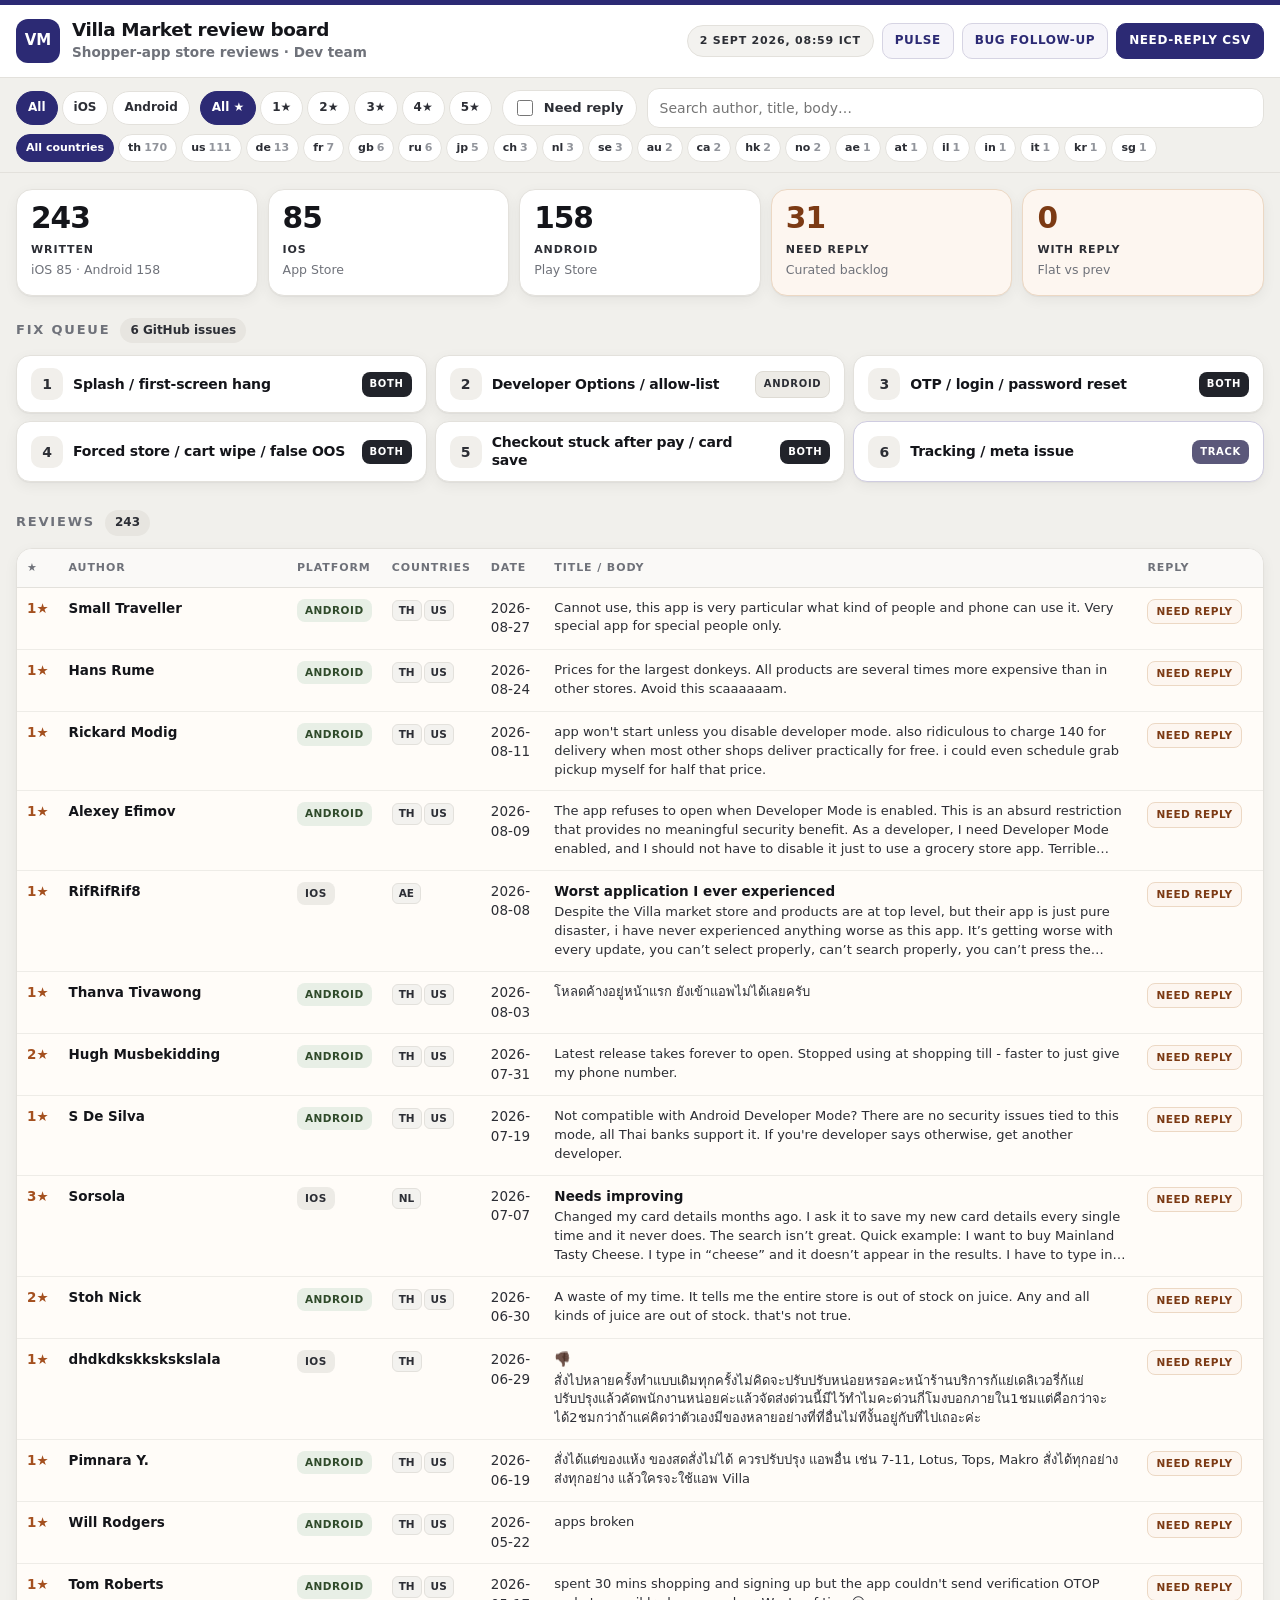
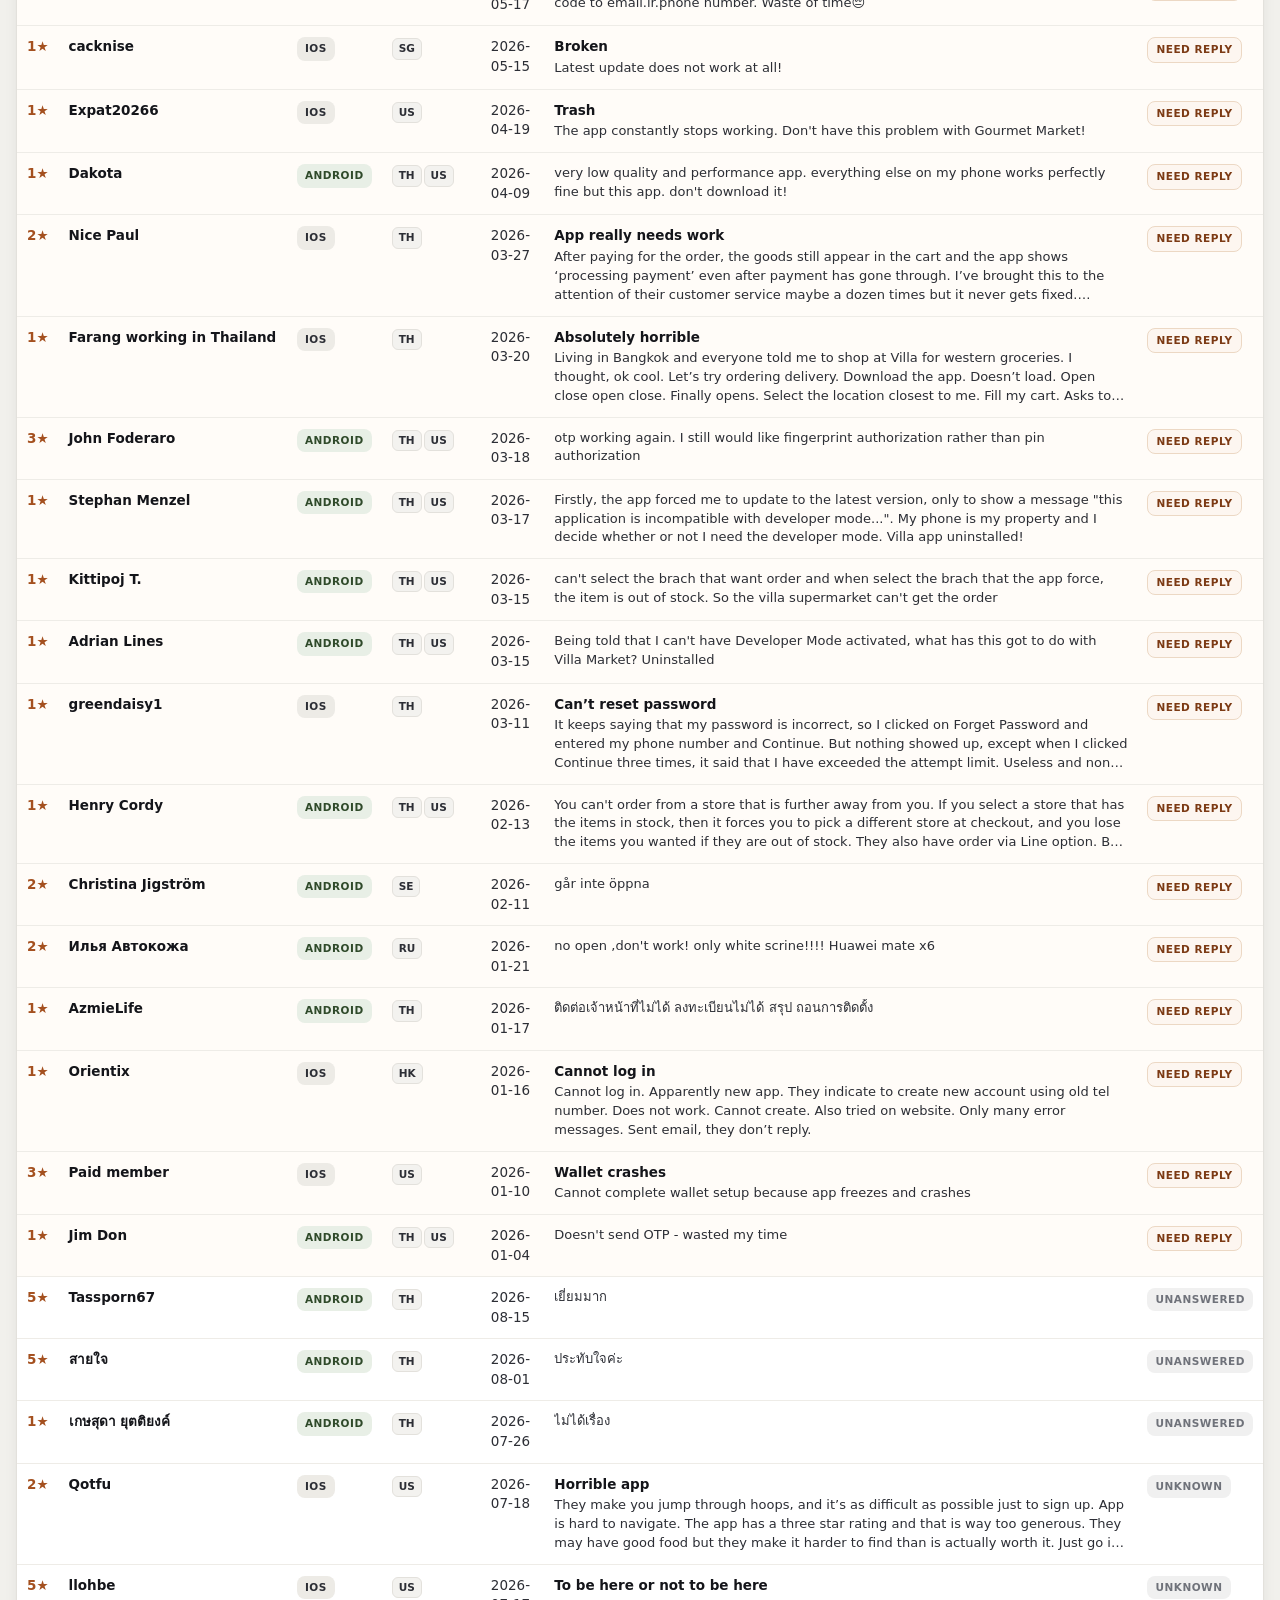
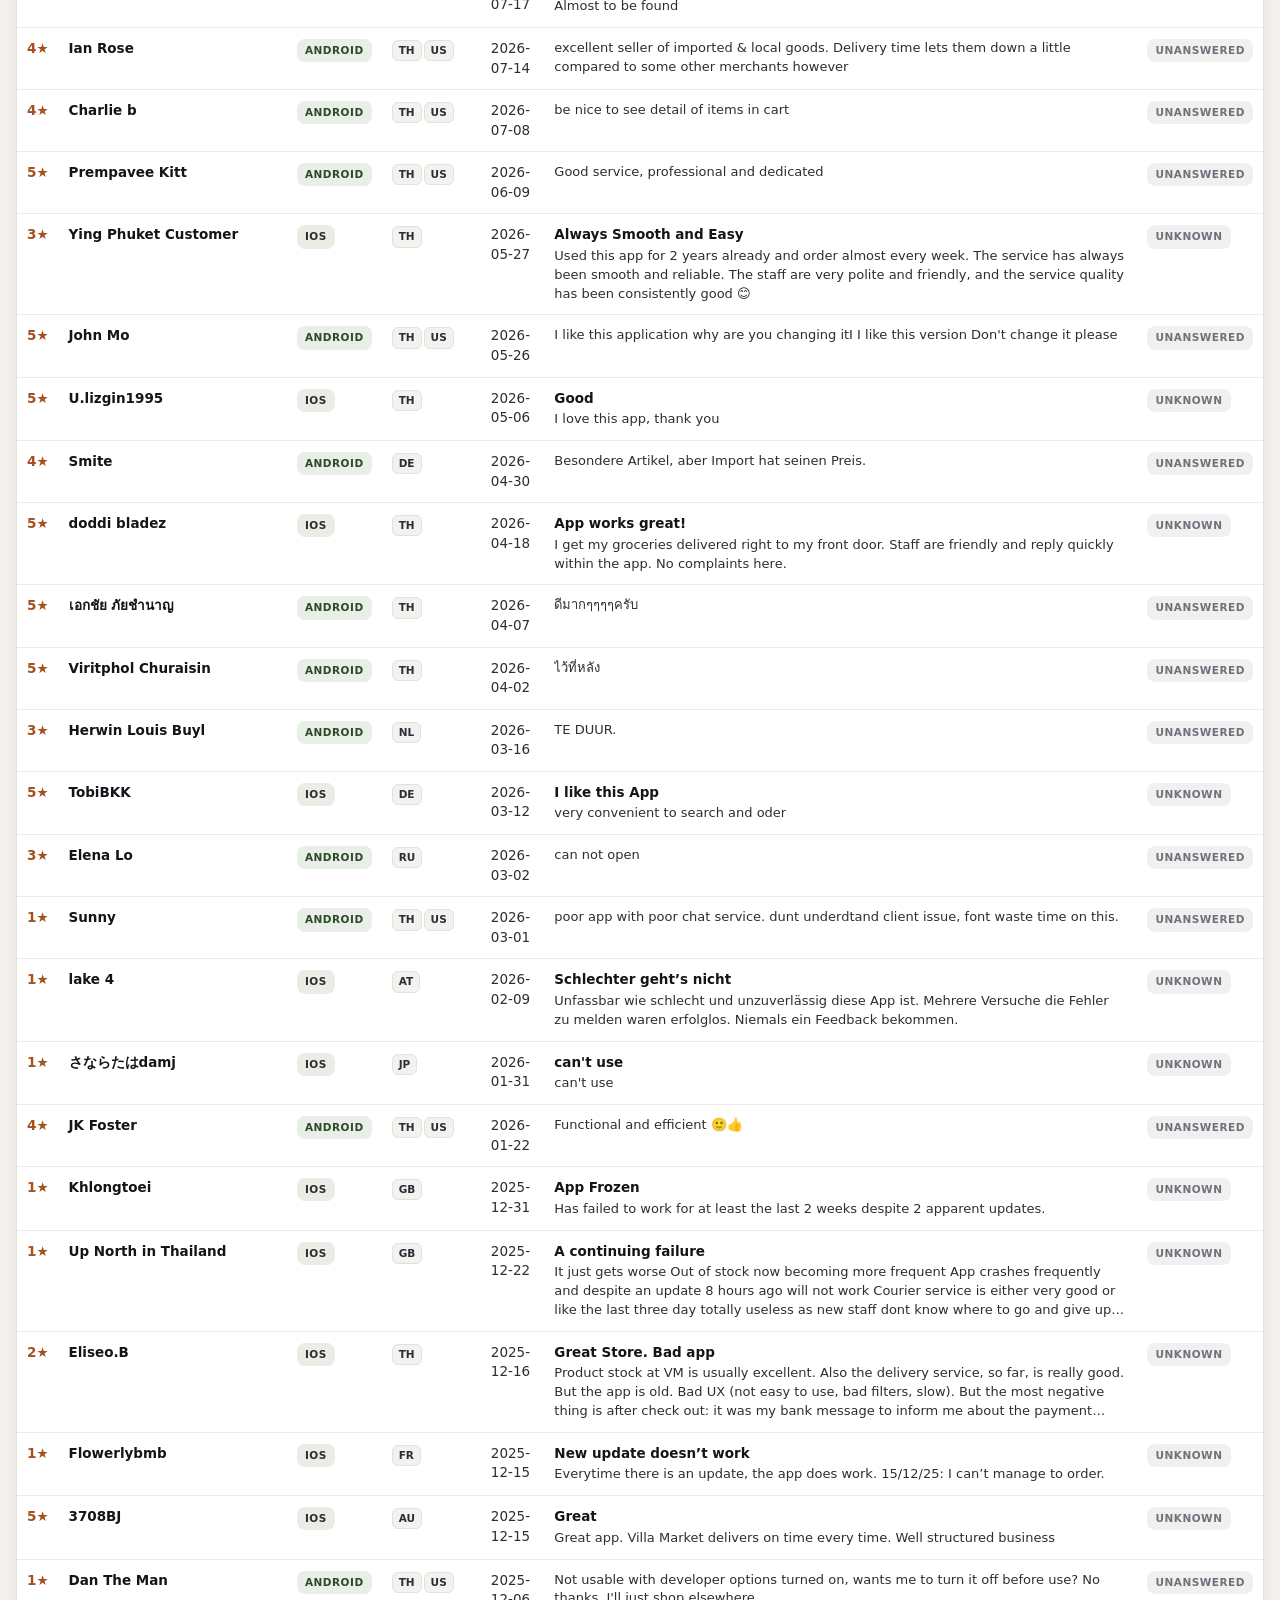
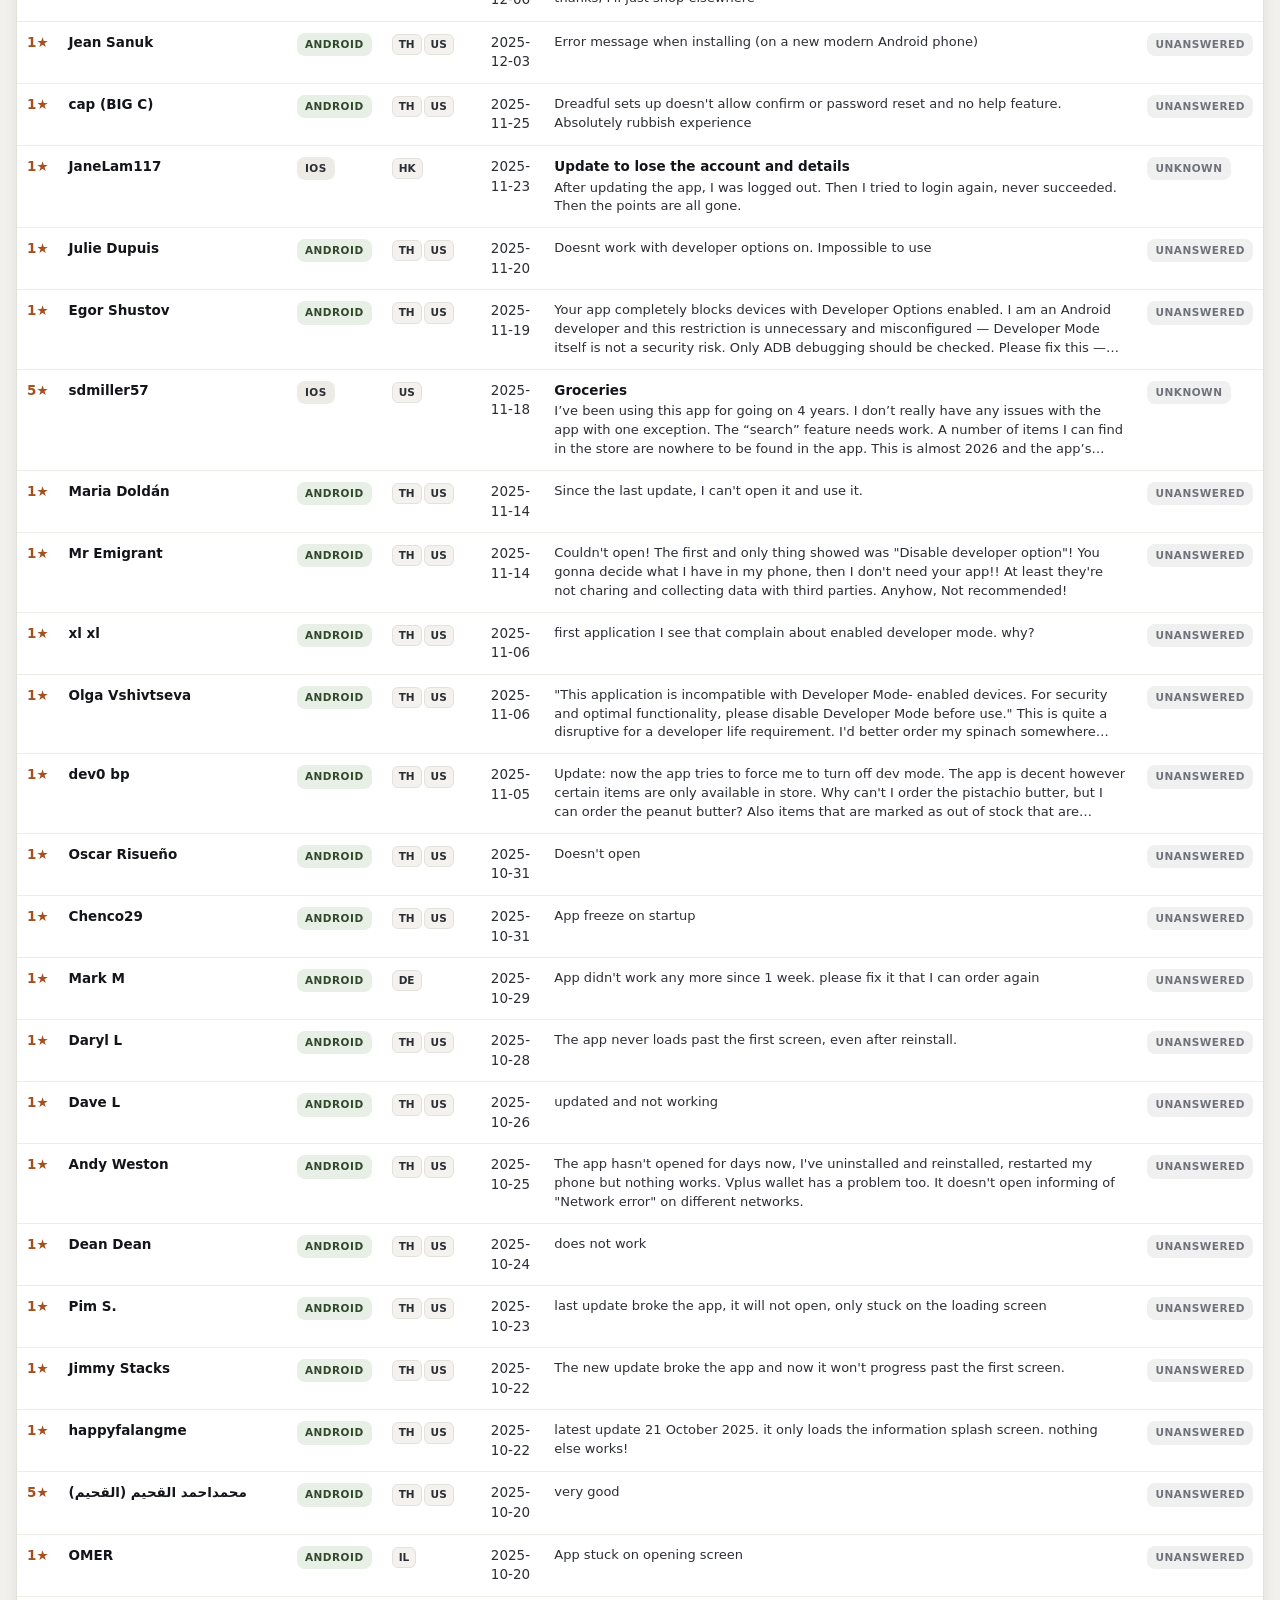
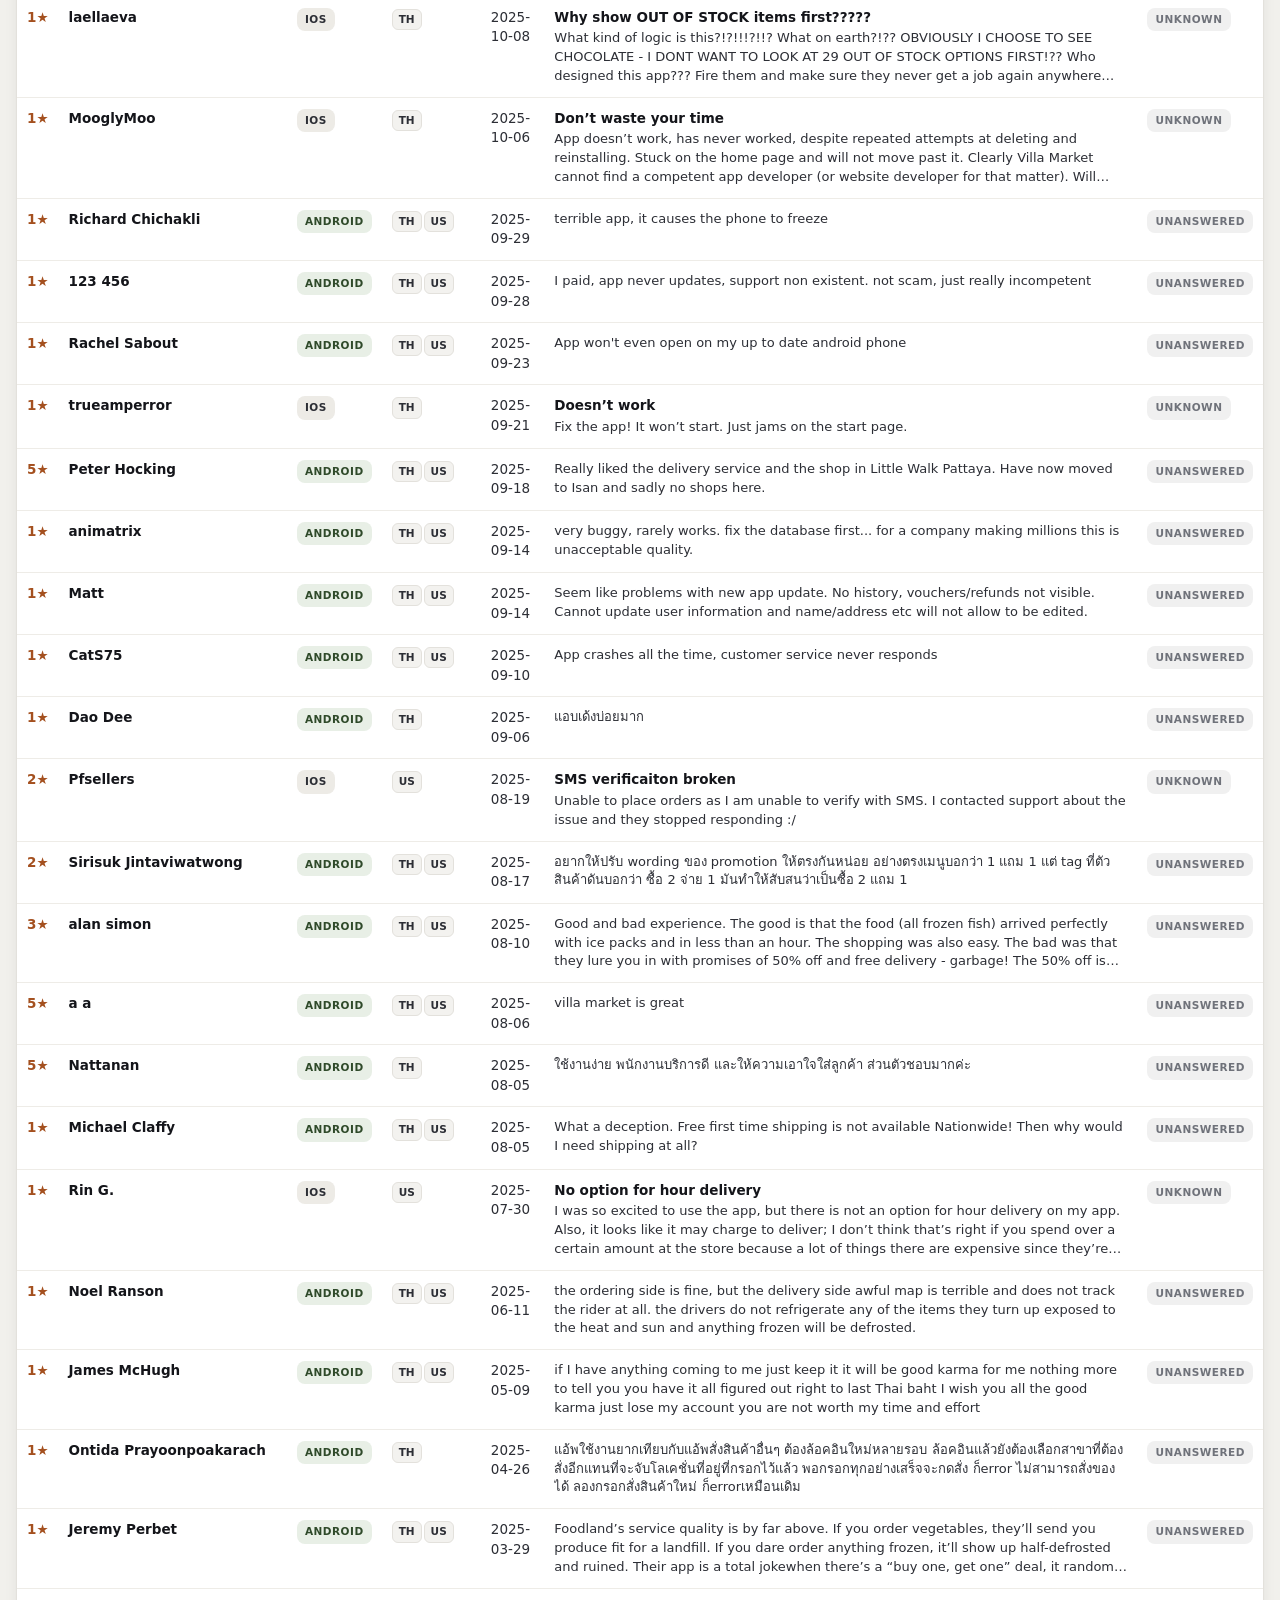
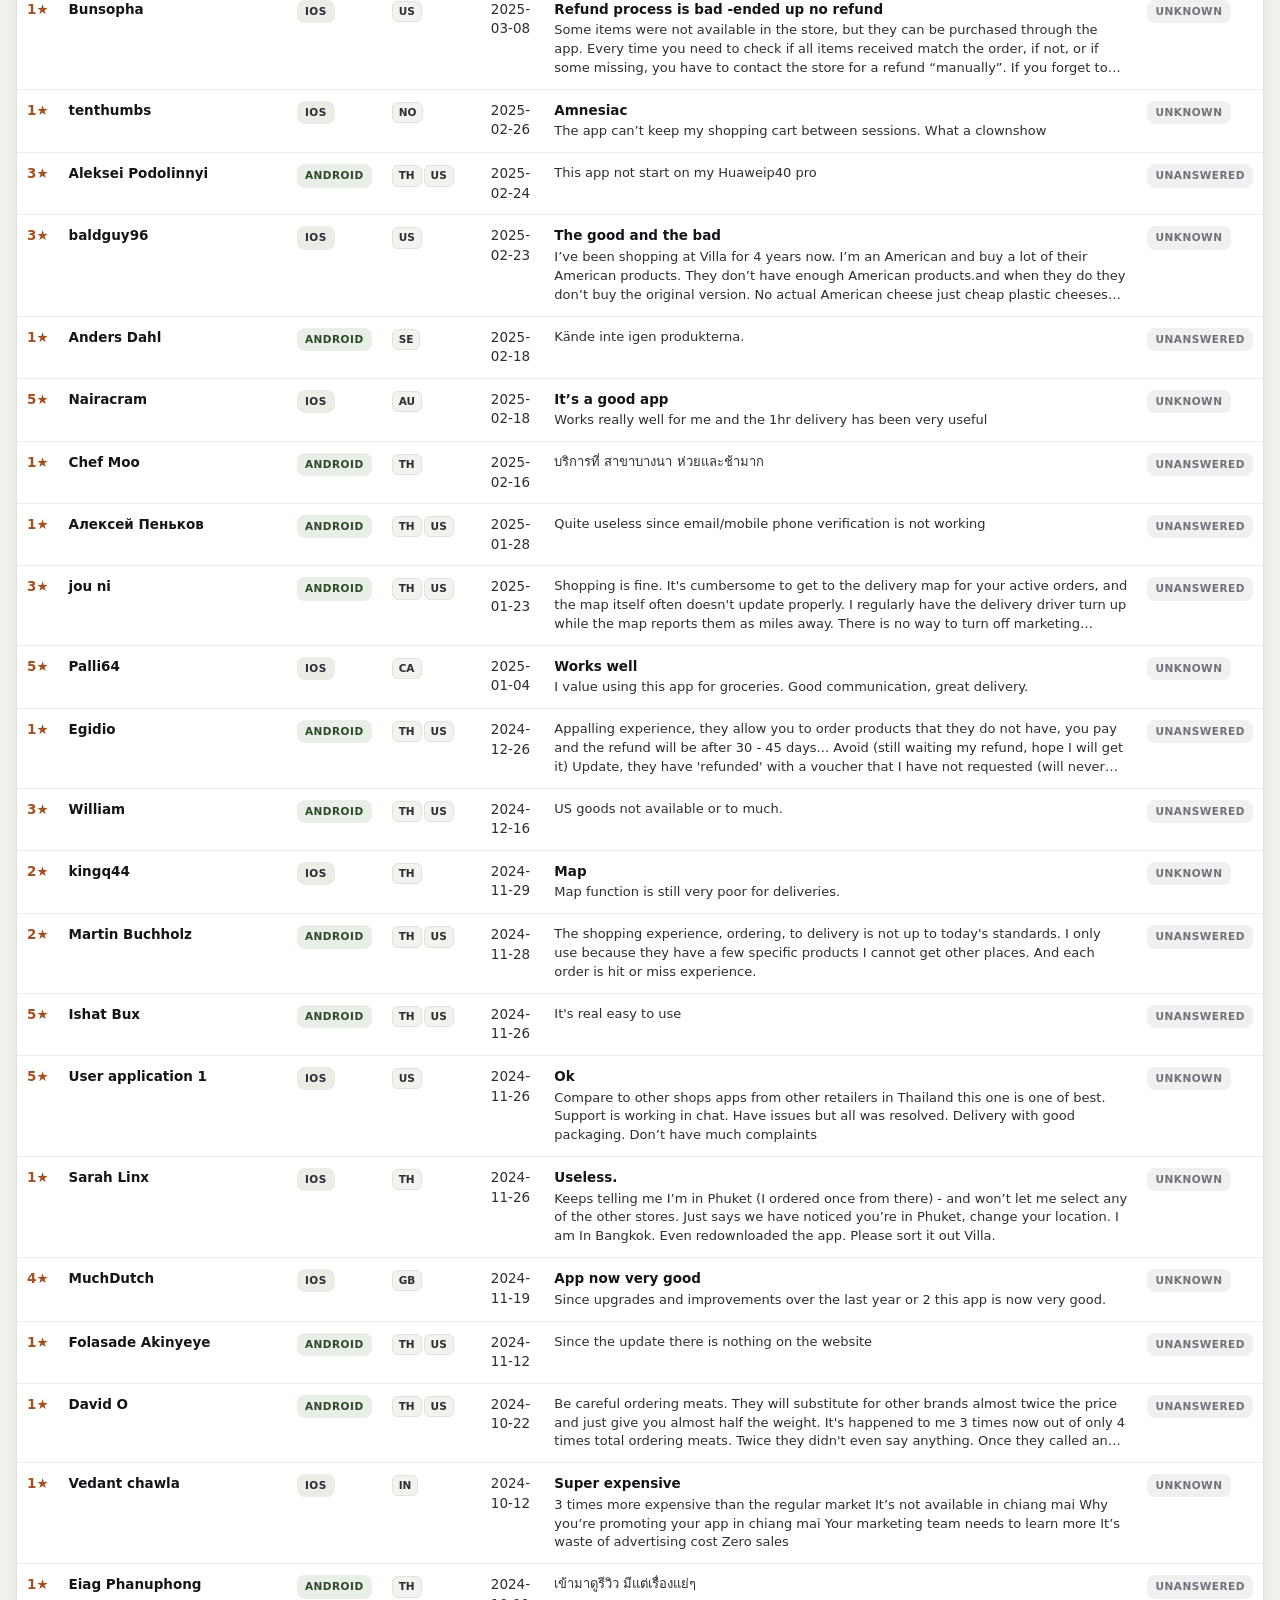
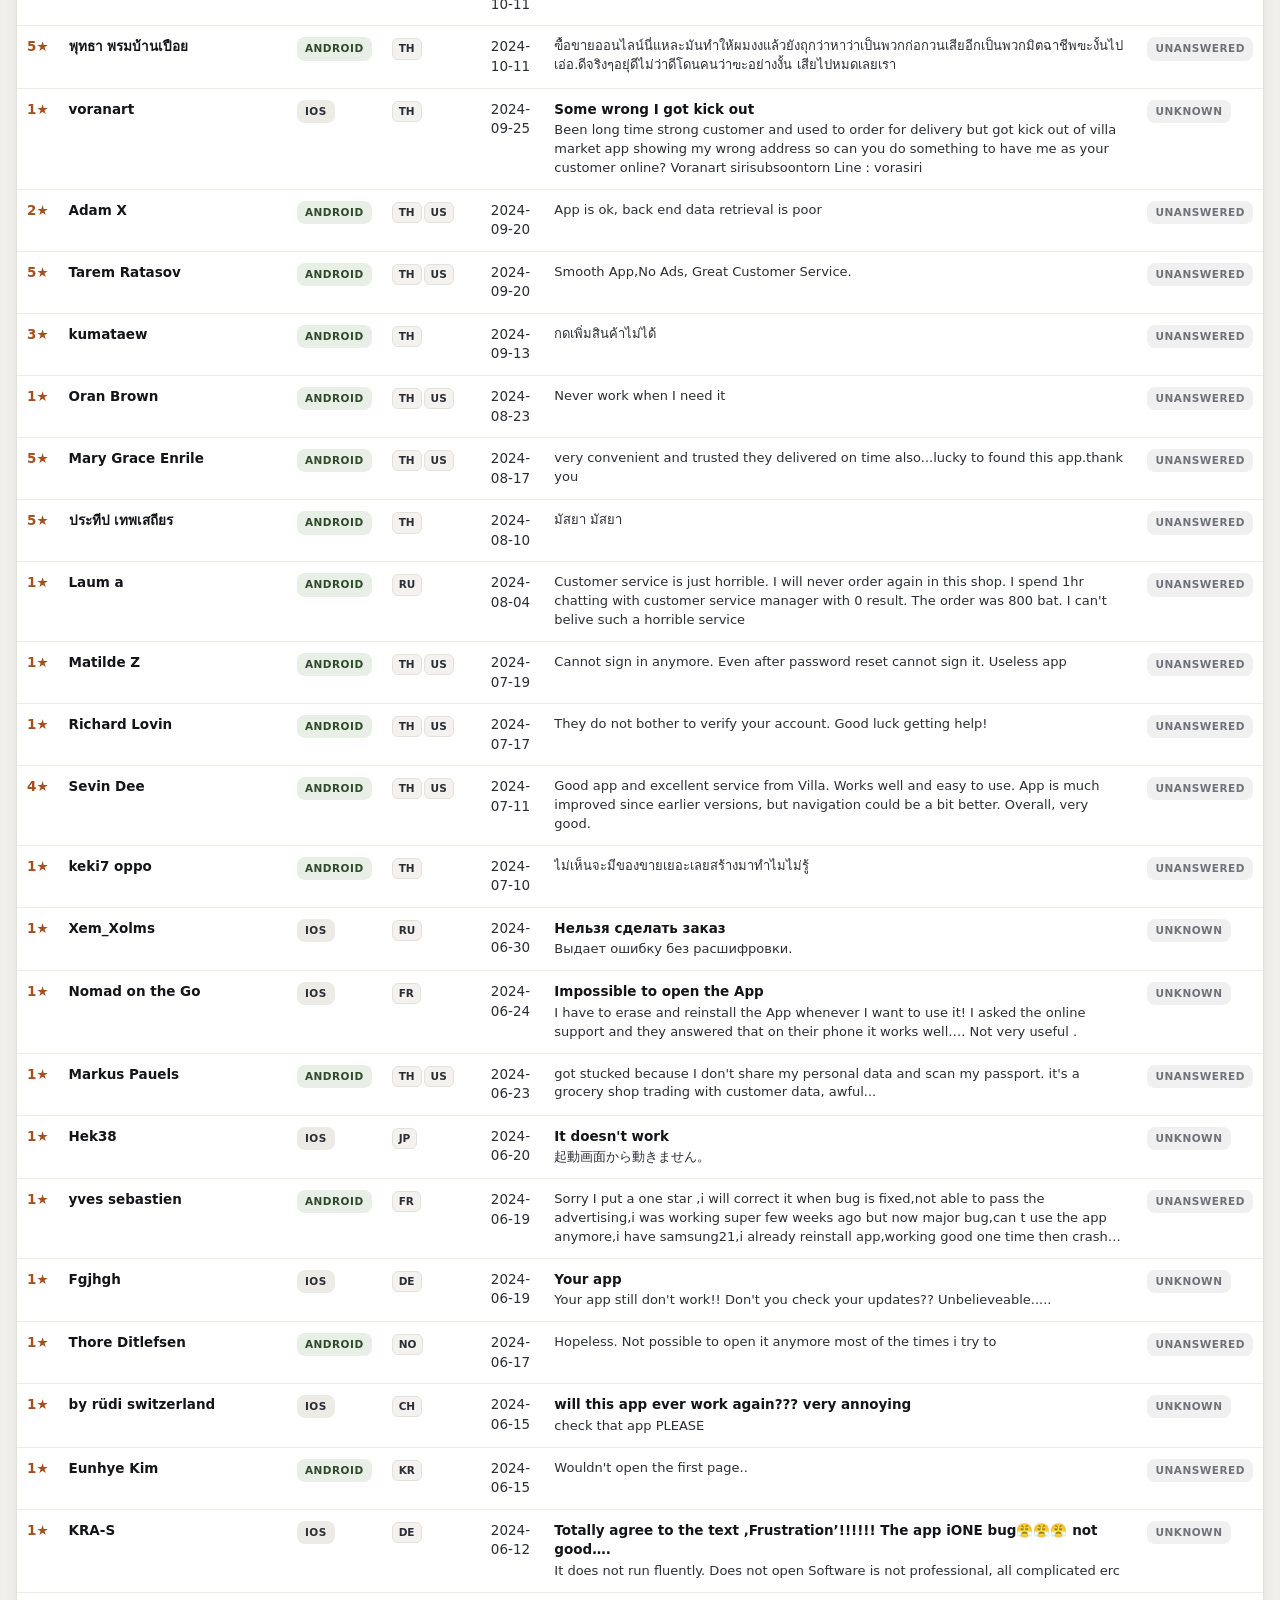
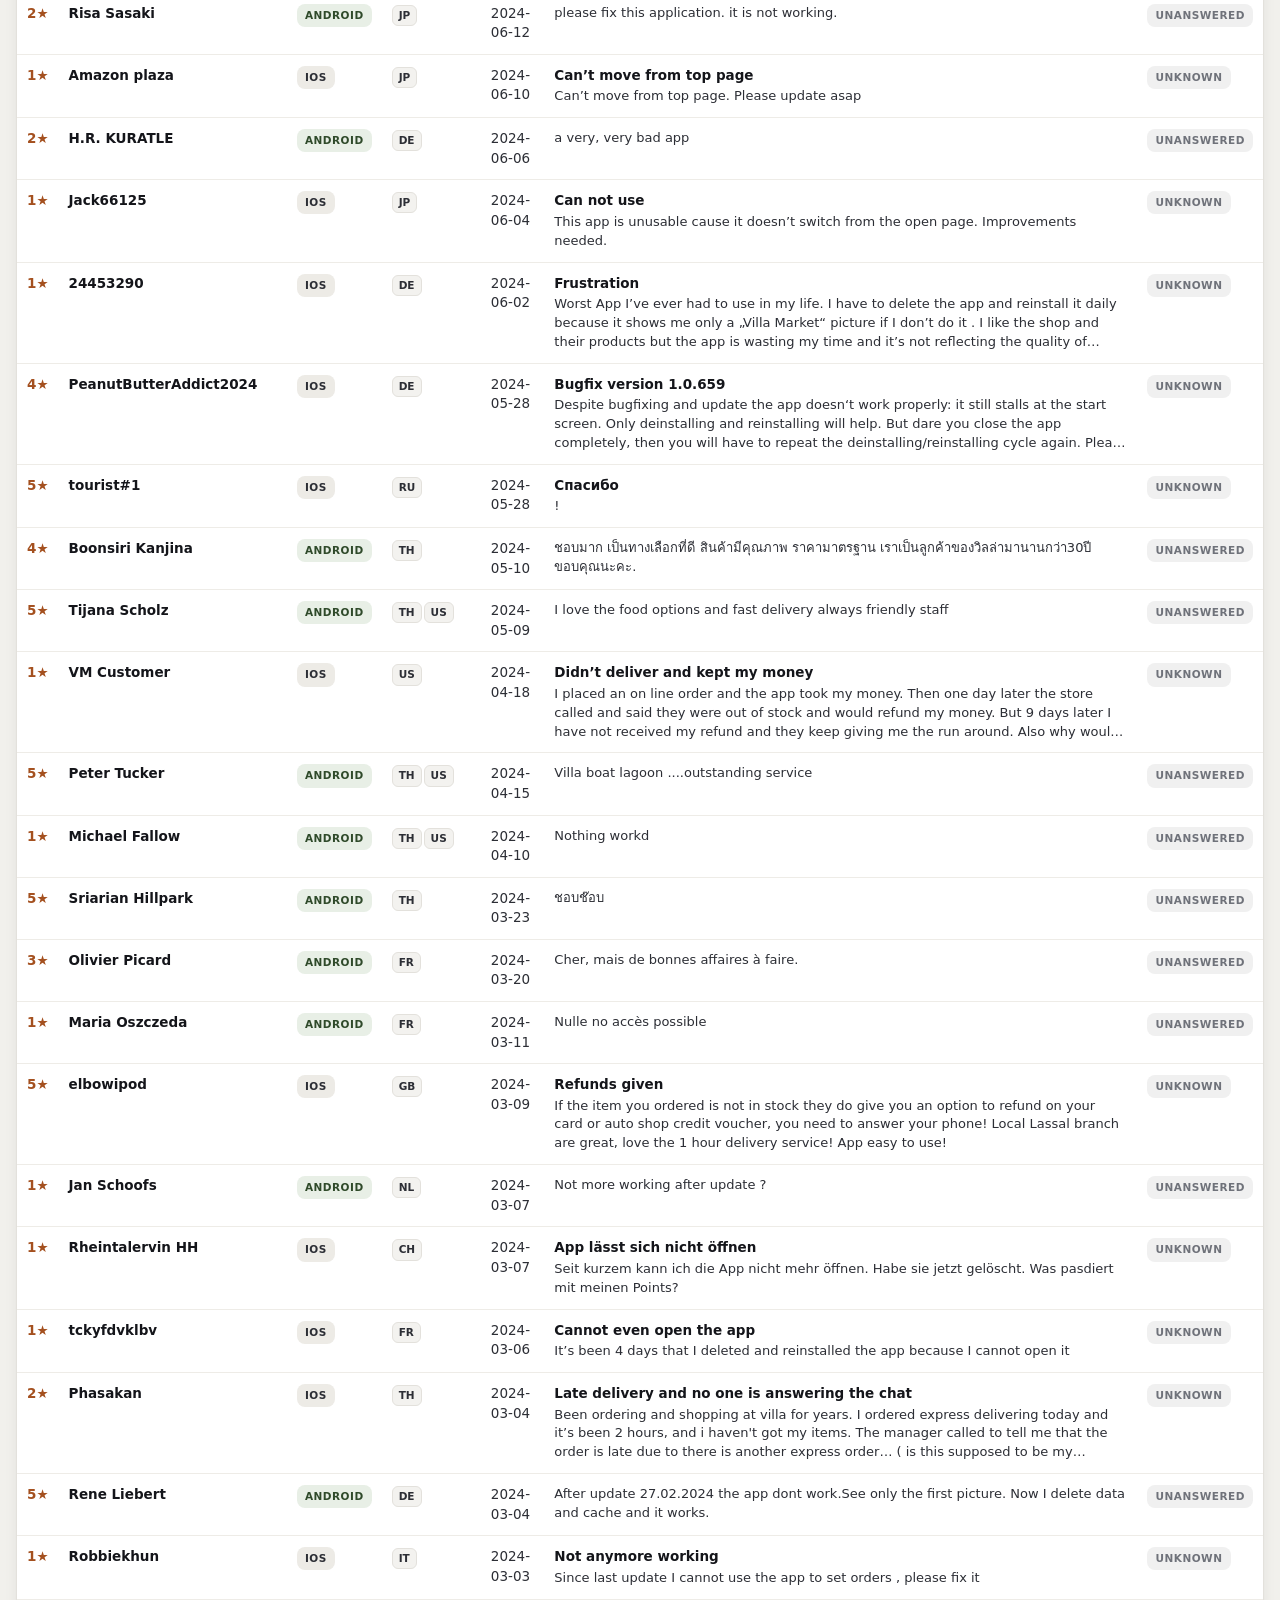
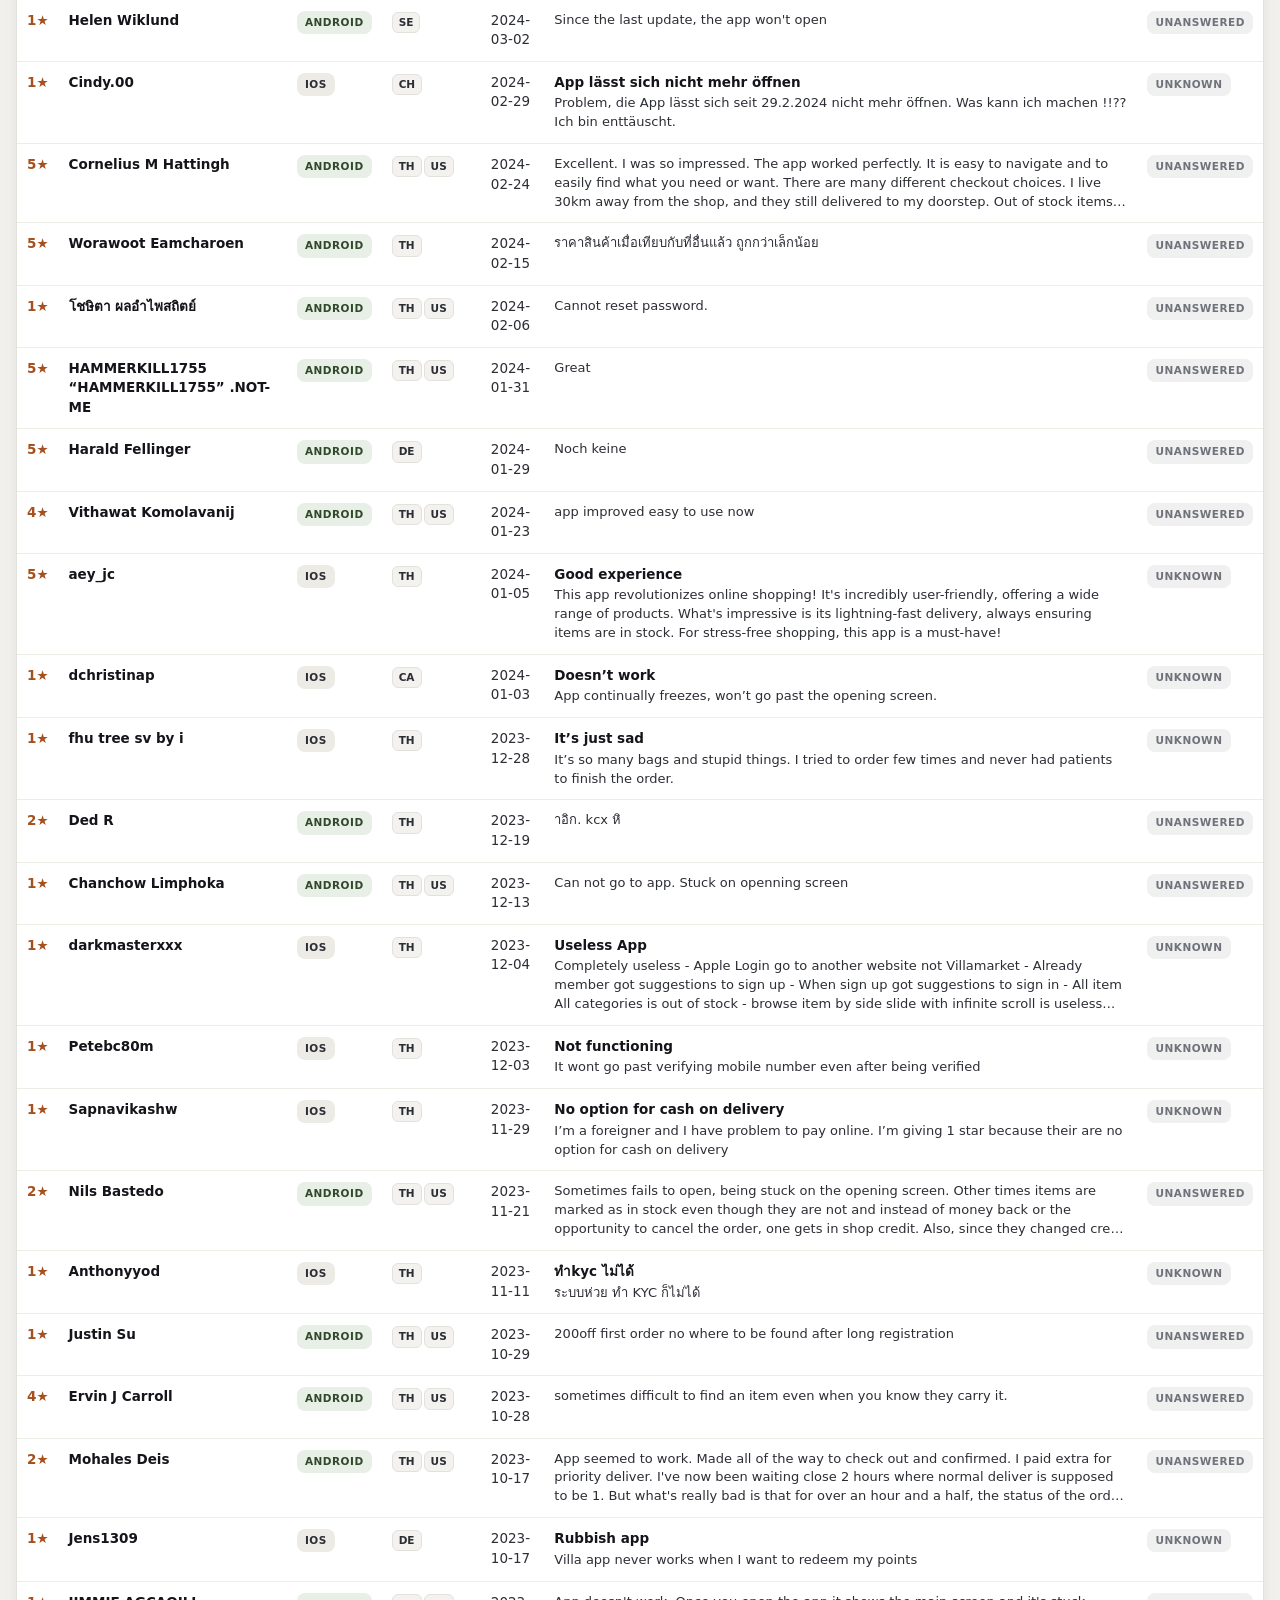
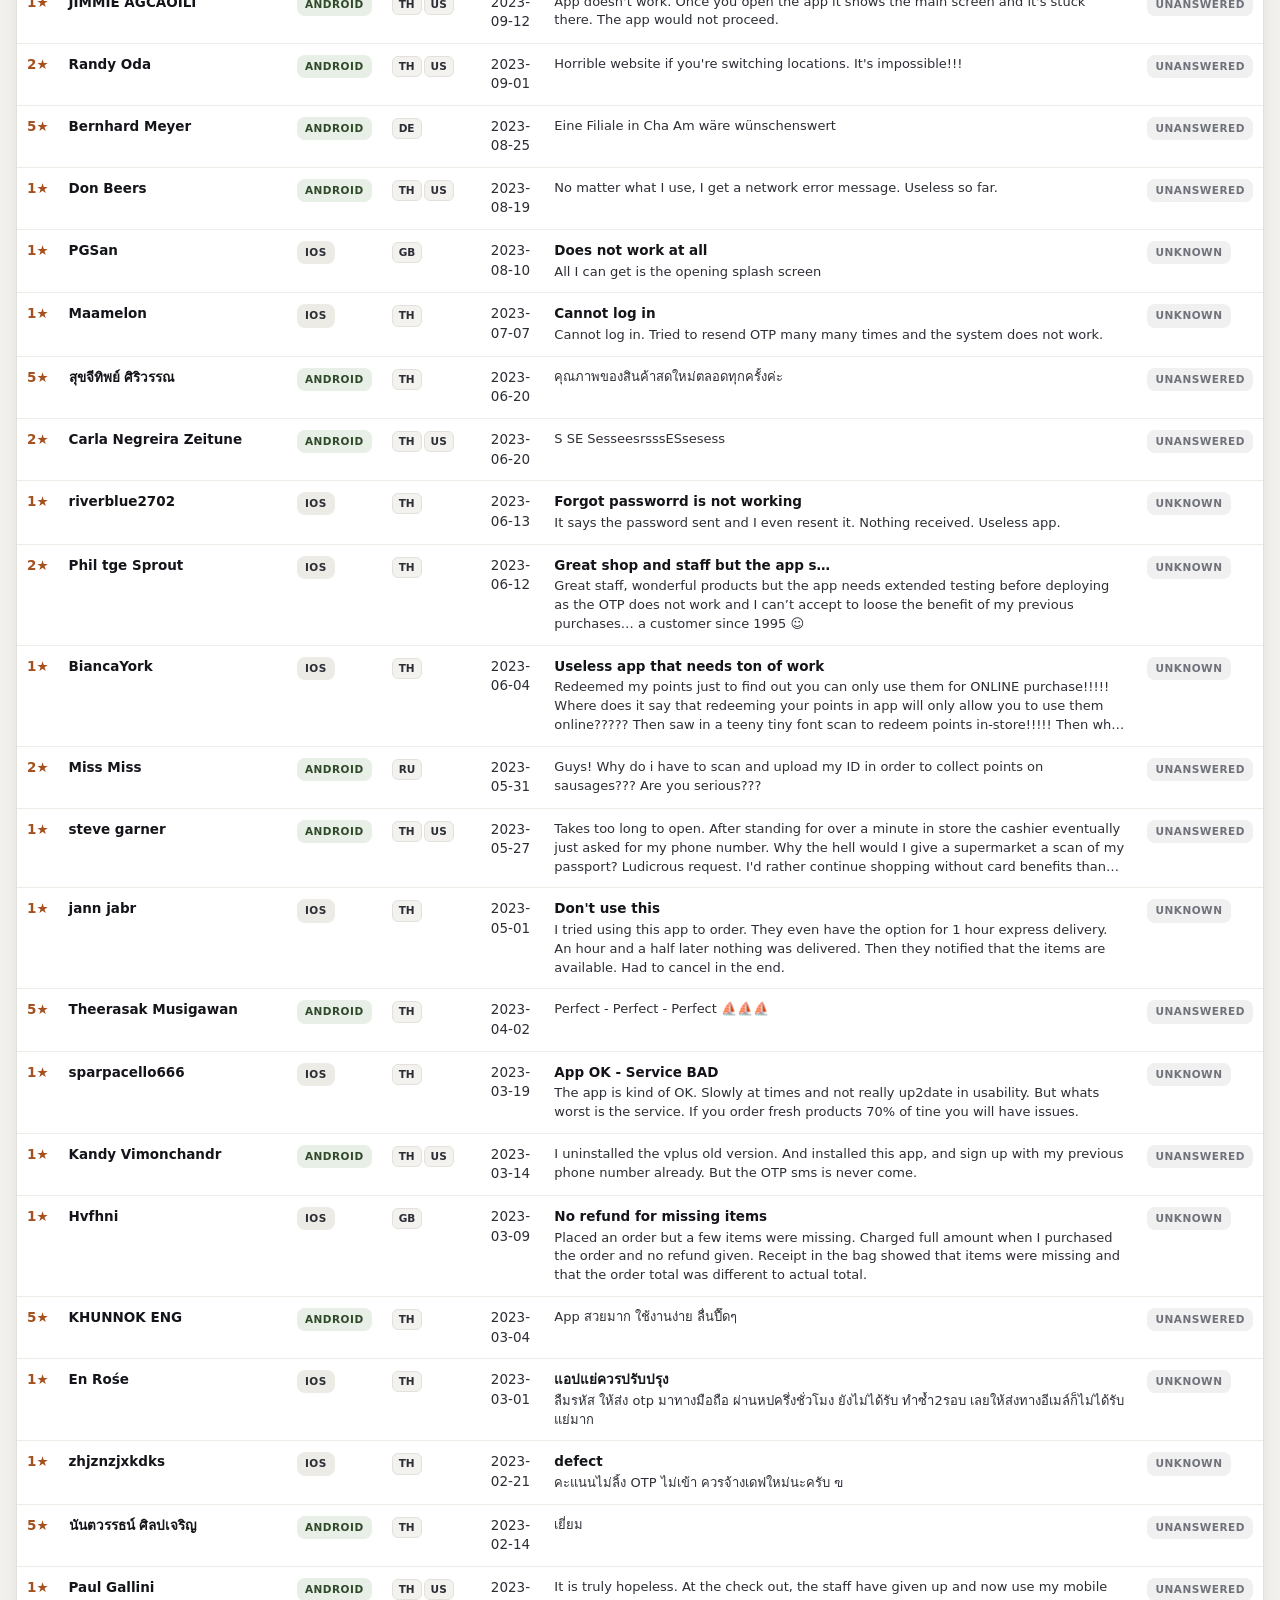
==== board/index.html @ 43c869e2 "Add board/ assets and reviews.json for filterable review board" ====
<!DOCTYPE html>
<html lang="en">
<head>
<meta charset="UTF-8">
<meta name="viewport" content="width=device-width, initial-scale=1">
<title>Villa Market — Review board</title>
<link rel="stylesheet" href="board.css">
</head>
<body>
<a class="skip" href="#reviews">Skip to reviews</a>

<header class="appbar">
  <div class="appbar-inner">
    <div class="brand">
      <div class="mark" aria-hidden="true">VM</div>
      <div class="titles">
        <h1>Villa Market review board</h1>
        <p class="sub">Shopper-app store reviews · Dev team</p>
      </div>
    </div>
    <div class="appbar-meta">
      <span class="datechip" id="generatedChip">—</span>
      <a class="btn ghost" href="../dashboard/">Pulse</a>
      <a class="btn ghost" href="../dashboard/bugs.html">Bug follow-up</a>
      <a class="btn" href="data/need-reply.csv">Need-reply CSV</a>
    </div>
  </div>
</header>

<div class="sticky-filters" id="filters">
  <div class="filters-inner">
    <div class="filter-group" role="group" aria-label="Platform">
      <button type="button" class="seg active" data-platform="all">All</button>
      <button type="button" class="seg" data-platform="ios">iOS</button>
      <button type="button" class="seg" data-platform="android">Android</button>
    </div>

    <div class="filter-group stars" role="group" aria-label="Stars">
      <button type="button" class="chip active" data-stars="all">All ★</button>
      <button type="button" class="chip" data-stars="1">1★</button>
      <button type="button" class="chip" data-stars="2">2★</button>
      <button type="button" class="chip" data-stars="3">3★</button>
      <button type="button" class="chip" data-stars="4">4★</button>
      <button type="button" class="chip" data-stars="5">5★</button>
    </div>

    <label class="toggle">
      <input type="checkbox" id="needReplyOnly">
      <span>Need reply</span>
    </label>

    <label class="search">
      <span class="sr">Search</span>
      <input type="search" id="search" placeholder="Search author, title, body…" autocomplete="off">
    </label>
  </div>
  <div class="countries" id="countryChips" aria-label="Countries"></div>
</div>

<main class="page">
  <section class="kpis" id="kpis" aria-label="Summary"></section>

  <section class="fix-queue" aria-labelledby="fixHeading">
    <div class="shead">
      <h2 id="fixHeading">Fix queue</h2>
      <span class="n">6 GitHub issues</span>
    </div>
    <div class="fix-grid">
      <a class="fix-card" href="https://github.com/villa-market/villa-app-reviews-report/issues/1" target="_blank" rel="noopener">
        <span class="idx">1</span>
        <span class="ft">Splash / first-screen hang</span>
        <span class="plat both">Both</span>
      </a>
      <a class="fix-card" href="https://github.com/villa-market/villa-app-reviews-report/issues/2" target="_blank" rel="noopener">
        <span class="idx">2</span>
        <span class="ft">Developer Options / allow-list</span>
        <span class="plat and">Android</span>
      </a>
      <a class="fix-card" href="https://github.com/villa-market/villa-app-reviews-report/issues/3" target="_blank" rel="noopener">
        <span class="idx">3</span>
        <span class="ft">OTP / login / password reset</span>
        <span class="plat both">Both</span>
      </a>
      <a class="fix-card" href="https://github.com/villa-market/villa-app-reviews-report/issues/4" target="_blank" rel="noopener">
        <span class="idx">4</span>
        <span class="ft">Forced store / cart wipe / false OOS</span>
        <span class="plat both">Both</span>
      </a>
      <a class="fix-card" href="https://github.com/villa-market/villa-app-reviews-report/issues/5" target="_blank" rel="noopener">
        <span class="idx">5</span>
        <span class="ft">Checkout stuck after pay / card save</span>
        <span class="plat both">Both</span>
      </a>
      <a class="fix-card track" href="https://github.com/villa-market/villa-app-reviews-report/issues/6" target="_blank" rel="noopener">
        <span class="idx">6</span>
        <span class="ft">Tracking / meta issue</span>
        <span class="plat track">Track</span>
      </a>
    </div>
  </section>

  <section class="reviews-section" id="reviews" aria-labelledby="reviewsHeading">
    <div class="shead">
      <h2 id="reviewsHeading">Reviews</h2>
      <span class="n" id="resultCount">0</span>
    </div>
    <div id="status" class="status" hidden></div>

    <!-- Desktop table -->
    <div class="table-wrap desktop-only">
      <table>
        <thead>
          <tr>
            <th>★</th>
            <th>Author</th>
            <th>Platform</th>
            <th>Countries</th>
            <th>Date</th>
            <th>Title / body</th>
            <th>Reply</th>
          </tr>
        </thead>
        <tbody id="tableBody"></tbody>
      </table>
    </div>

    <!-- Mobile cards -->
    <div class="card-list mobile-only" id="cardList"></div>
  </section>
</main>

<footer class="foot">
  <p><b>Villa Market</b> shopper-app reviews · board loads <code>data/reviews.json</code> · GitHub fix queue <a href="https://github.com/villa-market/villa-app-reviews-report/issues/1" target="_blank" rel="noopener">#1</a>–<a href="https://github.com/villa-market/villa-app-reviews-report/issues/6" target="_blank" rel="noopener">#6</a></p>
</footer>

<script src="board.js"></script>
</body>
</html>
---- board/board.css ----
:root {
  --brand: #2c2a74;
  --brand-soft: #f6f5fa;
  --brand-line: #d6d4e3;
  --ink: #14151a;
  --ink-2: #2c2e35;
  --mute: #6f727a;
  --mute-2: #91949b;
  --line: #e3e1dc;
  --line-soft: #eeece7;
  --paper: #ffffff;
  --canvas: #f1f0ec;
  --warn: #a4501f;
  --warn-deep: #7c3a14;
  --warn-bg: #fdf6f0;
  --warn-line: #ecd8c4;
  --r: 16px;
  --r-sm: 10px;
  --shadow: 0 1px 1px rgba(20,21,26,.04), 0 4px 14px rgba(20,21,26,.055);
  --sticky-top: 0px;
}

* { box-sizing: border-box; }
html, body { margin: 0; padding: 0; }
body {
  font-family: system-ui, -apple-system, "Segoe UI", "Helvetica Neue", sans-serif;
  background: var(--canvas);
  color: var(--ink);
  -webkit-font-smoothing: antialiased;
  line-height: 1.45;
}
a { color: var(--brand); text-decoration: none; }
a:hover { text-decoration: underline; }
code {
  font-family: ui-monospace, SFMono-Regular, Menlo, Consolas, monospace;
  font-size: .92em;
}
.sr, .skip {
  position: absolute; left: -9999px;
}
.skip:focus {
  left: 8px; top: 8px; z-index: 100;
  background: var(--brand); color: #fff;
  padding: 8px 12px; border-radius: 8px;
}

/* ---- App bar ---- */
.appbar {
  background: var(--paper);
  border-top: 5px solid var(--brand);
  border-bottom: 1px solid var(--line);
}
.appbar-inner {
  max-width: 1280px;
  margin: 0 auto;
  padding: 14px 16px;
  display: flex;
  flex-wrap: wrap;
  gap: 12px 16px;
  align-items: center;
}
.brand { display: flex; gap: 12px; align-items: center; min-width: 0; flex: 1; }
.mark {
  width: 44px; height: 44px; border-radius: 12px;
  background: var(--brand); color: #fff;
  display: flex; align-items: center; justify-content: center;
  font-weight: 800; font-size: 15px; flex-shrink: 0;
}
.titles h1 {
  margin: 0; font-size: 1.15rem; font-weight: 780;
  letter-spacing: -.4px; line-height: 1.2;
}
.titles .sub {
  margin: 2px 0 0; font-size: .85rem; color: var(--mute); font-weight: 600;
}
.appbar-meta {
  display: flex; flex-wrap: wrap; gap: 8px; align-items: center;
}
.datechip {
  font-size: 11px; font-weight: 800; letter-spacing: .8px; text-transform: uppercase;
  color: var(--ink-2); background: #f3f2ef; border: 1px solid var(--line);
  border-radius: 999px; padding: 7px 12px;
}
.btn {
  display: inline-block;
  font-size: 12px; font-weight: 800; letter-spacing: .6px; text-transform: uppercase;
  color: #fff; background: var(--brand); border: 1px solid var(--brand);
  border-radius: 10px; padding: 8px 12px; text-decoration: none;
}
.btn:hover { text-decoration: none; opacity: .92; }
.btn.ghost {
  color: var(--brand); background: var(--brand-soft); border-color: var(--brand-line);
}

/* ---- Sticky filters ---- */
.sticky-filters {
  position: sticky; top: 0; z-index: 40;
  background: rgba(241,240,236,.92);
  backdrop-filter: blur(10px);
  border-bottom: 1px solid var(--line);
}
.filters-inner {
  max-width: 1280px; margin: 0 auto;
  padding: 10px 16px 6px;
  display: flex; flex-wrap: wrap; gap: 8px 10px; align-items: center;
}
.filter-group { display: flex; flex-wrap: wrap; gap: 4px; }
.seg, .chip {
  appearance: none; border: 1px solid var(--line); background: var(--paper);
  color: var(--ink-2); font: inherit; font-size: 12px; font-weight: 700;
  border-radius: 999px; padding: 7px 11px; cursor: pointer;
}
.seg.active, .chip.active {
  background: var(--brand); color: #fff; border-color: var(--brand);
}
.seg:focus-visible, .chip:focus-visible, .toggle input:focus-visible, .search input:focus-visible {
  outline: 2px solid var(--brand); outline-offset: 2px;
}
.toggle {
  display: inline-flex; align-items: center; gap: 8px;
  font-size: 13px; font-weight: 700; color: var(--ink-2);
  background: var(--paper); border: 1px solid var(--line);
  border-radius: 999px; padding: 6px 12px 6px 10px; cursor: pointer;
}
.toggle input { accent-color: var(--brand); width: 16px; height: 16px; }
.search { flex: 1; min-width: 160px; }
.search input {
  width: 100%; font: inherit; font-size: 14px;
  border: 1px solid var(--line); border-radius: 12px;
  padding: 9px 12px; background: var(--paper); color: var(--ink);
}
.countries {
  max-width: 1280px; margin: 0 auto;
  padding: 0 16px 10px;
  display: flex; flex-wrap: wrap; gap: 4px;
}
.countries .chip { font-size: 11px; padding: 5px 9px; }
.countries .chip .cnt { color: var(--mute-2); font-weight: 650; margin-left: 3px; }
.countries .chip.active .cnt { color: rgba(255,255,255,.75); }

/* ---- Page ---- */
.page {
  max-width: 1280px;
  margin: 0 auto;
  padding: 16px 16px 40px;
}

.kpis {
  display: grid;
  grid-template-columns: repeat(2, 1fr);
  gap: 10px;
  margin-bottom: 22px;
}
@media (min-width: 720px) {
  .kpis { grid-template-columns: repeat(5, 1fr); }
}
.kpi {
  background: var(--paper); border: 1px solid var(--line);
  border-radius: var(--r); box-shadow: var(--shadow);
  padding: 14px 14px 16px;
}
.kpi.warn { background: var(--warn-bg); border-color: var(--warn-line); }
.kpi .bn {
  font-size: 1.85rem; font-weight: 800; letter-spacing: -1px;
  line-height: 1; font-variant-numeric: tabular-nums;
}
.kpi.warn .bn { color: var(--warn-deep); }
.kpi .kl {
  margin-top: 8px; font-size: 11px; font-weight: 800;
  letter-spacing: .9px; text-transform: uppercase; color: var(--ink-2);
}
.kpi .ks { margin-top: 3px; font-size: 12.5px; color: var(--mute); }

.shead {
  display: flex; align-items: baseline; gap: 10px; flex-wrap: wrap;
  margin: 0 0 12px;
}
.shead h2 {
  margin: 0; font-size: 13px; font-weight: 800;
  letter-spacing: 1.8px; text-transform: uppercase; color: var(--mute);
}
.shead .n {
  font-size: 12px; font-weight: 800; color: var(--ink-2);
  background: #e7e5e0; border-radius: 999px; padding: 4px 10px;
}

/* Fix queue */
.fix-queue { margin-bottom: 28px; }
.fix-grid {
  display: grid;
  grid-template-columns: 1fr;
  gap: 8px;
}
@media (min-width: 720px) {
  .fix-grid { grid-template-columns: repeat(2, 1fr); }
}
@media (min-width: 1100px) {
  .fix-grid { grid-template-columns: repeat(3, 1fr); }
}
.fix-card {
  display: flex; align-items: center; gap: 10px;
  background: var(--paper); border: 1px solid var(--line);
  border-radius: 14px; box-shadow: var(--shadow);
  padding: 12px 14px; text-decoration: none; color: inherit;
}
.fix-card:hover { text-decoration: none; border-color: var(--brand-line); }
.fix-card .idx {
  width: 32px; height: 32px; border-radius: 10px;
  background: #f1efeb; color: var(--ink-2);
  display: flex; align-items: center; justify-content: center;
  font-weight: 800; font-size: 14px; flex-shrink: 0;
}
.fix-card .ft {
  flex: 1; min-width: 0; font-size: 14px; font-weight: 700;
  letter-spacing: -.2px; line-height: 1.25;
}
.fix-card .plat {
  font-size: 10px; font-weight: 800; letter-spacing: .7px; text-transform: uppercase;
  border-radius: 8px; padding: 5px 8px; white-space: nowrap;
}
.plat.both { background: #21232a; color: #fff; }
.plat.and { background: #edebe6; color: var(--ink-2); border: 1px solid #dedbd4; }
.plat.track { background: #5b587a; color: #fff; }
.fix-card.track { border-color: #cfcce0; }

/* Reviews */
.status {
  background: var(--warn-bg); border: 1px solid var(--warn-line);
  color: var(--warn-deep); border-radius: 12px; padding: 12px 14px;
  margin-bottom: 12px; font-size: 14px; font-weight: 650;
}
.table-wrap {
  background: var(--paper); border: 1px solid var(--line);
  border-radius: var(--r); box-shadow: var(--shadow);
  overflow: auto;
}
table {
  width: 100%; border-collapse: collapse; font-size: 13.5px;
  min-width: 860px;
}
th {
  text-align: left; padding: 11px 10px; background: #faf9f7;
  border-bottom: 1px solid var(--line);
  font-size: 11px; font-weight: 800; letter-spacing: .9px;
  text-transform: uppercase; color: var(--mute); white-space: nowrap;
  position: sticky; top: 0;
}
td {
  padding: 11px 10px; border-bottom: 1px solid var(--line-soft);
  vertical-align: top; color: var(--ink-2);
}
tr:last-child td { border-bottom: 0; }
tr.need td { background: #fffcf8; }
.star { color: var(--warn); font-weight: 800; white-space: nowrap; }
.author { font-weight: 750; color: var(--ink); }
.meta-line { color: var(--mute); font-size: 12px; margin-top: 2px; }
.title { font-weight: 700; color: var(--ink); margin-bottom: 2px; }
.body {
  display: -webkit-box; -webkit-line-clamp: 3; -webkit-box-orient: vertical;
  overflow: hidden; color: var(--ink-2); font-size: 13px;
}
.ccode {
  display: inline-block; font-size: 10.5px; font-weight: 750;
  background: #f3f2ef; border: 1px solid var(--line); border-radius: 6px;
  padding: 2px 6px; margin: 1px 2px 1px 0; text-transform: uppercase;
}
.pill {
  display: inline-block; font-size: 10.5px; font-weight: 800;
  letter-spacing: .5px; text-transform: uppercase;
  border-radius: 8px; padding: 4px 8px;
}
.pill.ios { background: #edebe6; color: var(--ink-2); }
.pill.android { background: #e8efe6; color: #2f4a2a; }
.pill.need { background: var(--warn-bg); color: var(--warn-deep); border: 1px solid var(--warn-line); }
.pill.ok { background: #f0f0f0; color: var(--mute); }

.card-list { display: grid; gap: 10px; }
.rcard {
  background: var(--paper); border: 1px solid var(--line);
  border-radius: var(--r); box-shadow: var(--shadow); padding: 14px;
}
.rcard.need { border-color: var(--warn-line); background: #fffcf8; }
.rcard-top {
  display: flex; flex-wrap: wrap; gap: 8px; align-items: center;
  margin-bottom: 8px;
}
.rcard .author { font-size: 15px; }
.rcard .title { font-size: 14px; margin-top: 6px; }
.rcard .body { -webkit-line-clamp: 5; margin-top: 4px; }
.rcard-foot {
  margin-top: 10px; display: flex; flex-wrap: wrap; gap: 6px; align-items: center;
  font-size: 12px; color: var(--mute);
}

.desktop-only { display: none; }
.mobile-only { display: block; }
@media (min-width: 900px) {
  .desktop-only { display: block; }
  .mobile-only { display: none; }
}

.foot {
  max-width: 1280px; margin: 0 auto;
  padding: 8px 16px 32px;
  font-size: 13px; color: var(--mute);
  border-top: 1px solid var(--line);
}
.foot b { color: var(--ink-2); }

/* 390px comfort */
@media (max-width: 420px) {
  .titles h1 { font-size: 1.05rem; }
  .kpis { gap: 8px; }
  .kpi .bn { font-size: 1.55rem; }
  .filters-inner { padding: 8px 12px 4px; }
  .page { padding: 12px 12px 32px; }
}
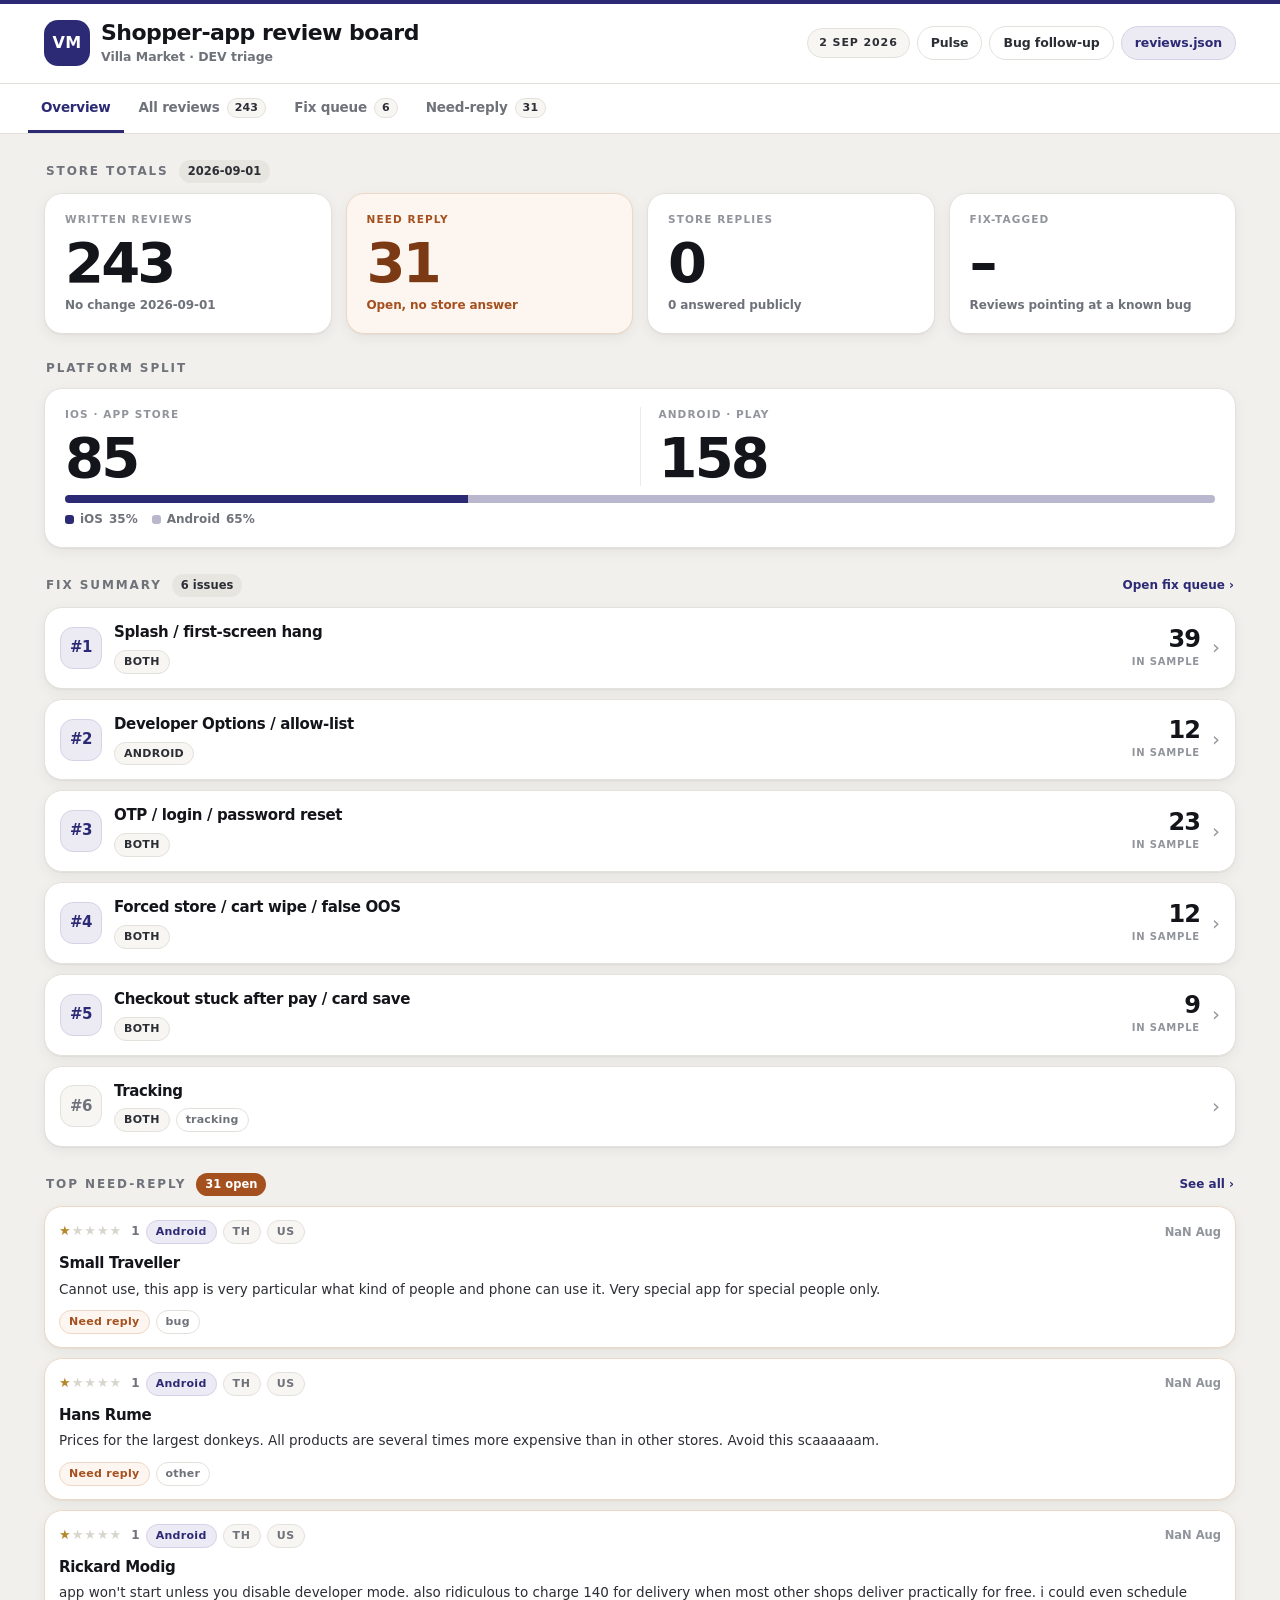
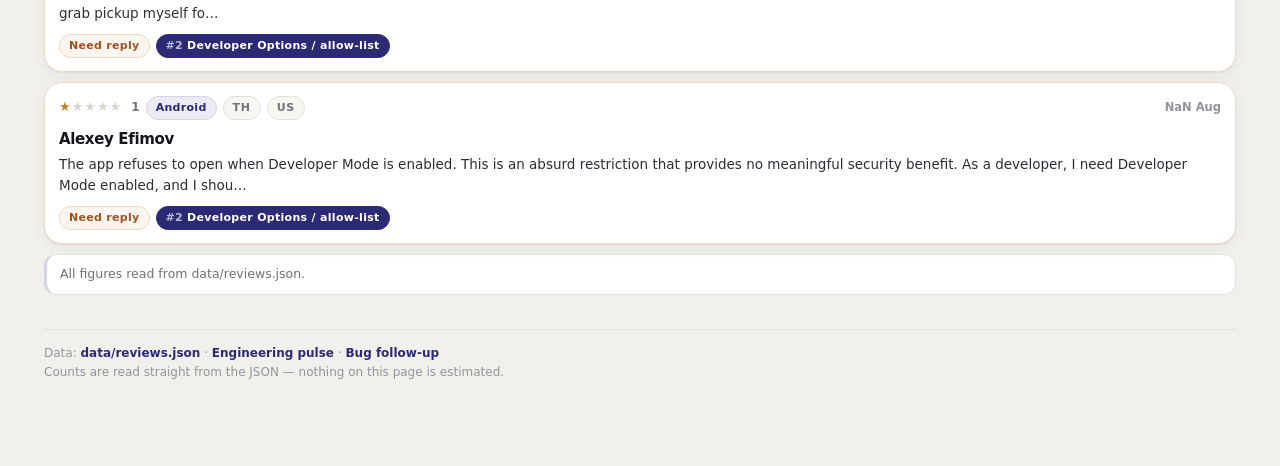
==== commit 49db58da: "Ship Claude Design board UI with full 243-review world scrape data" ====
--- a/board/index.html
+++ b/board/index.html
@@ -3,135 +3,134 @@
 <head>
 <meta charset="UTF-8">
 <meta name="viewport" content="width=device-width, initial-scale=1">
-<title>Villa Market — Review board</title>
+<title>Villa Market — Shopper-app review board</title>
+<meta name="description" content="Villa Market shopper-app store reviews for the dev team: KPIs, fix queue and need-reply triage.">
 <link rel="stylesheet" href="board.css">
 </head>
 <body>
-<a class="skip" href="#reviews">Skip to reviews</a>
+<a class="skip" href="#panel-all">Skip to reviews</a>
 
 <header class="appbar">
   <div class="appbar-inner">
     <div class="brand">
       <div class="mark" aria-hidden="true">VM</div>
       <div class="titles">
-        <h1>Villa Market review board</h1>
-        <p class="sub">Shopper-app store reviews · Dev team</p>
+        <h1>Shopper-app review board</h1>
+        <p class="sub">Villa Market · DEV triage</p>
       </div>
     </div>
     <div class="appbar-meta">
-      <span class="datechip" id="generatedChip">—</span>
+      <span class="datechip" id="generatedChip">Loading</span>
       <a class="btn ghost" href="../dashboard/">Pulse</a>
       <a class="btn ghost" href="../dashboard/bugs.html">Bug follow-up</a>
-      <a class="btn" href="data/need-reply.csv">Need-reply CSV</a>
+      <a class="btn" href="../data/reviews.json">reviews.json</a>
     </div>
   </div>
 </header>
 
-<div class="sticky-filters" id="filters">
+<nav class="tabbar" id="tabbar">
+  <div class="tabbar-inner" role="tablist" aria-label="Board sections">
+    <button class="tab" role="tab" id="tab-overview"  aria-controls="panel-overview"  aria-selected="true"  data-panel="overview">Overview</button>
+    <button class="tab" role="tab" id="tab-all"       aria-controls="panel-all"       aria-selected="false" data-panel="all">All reviews <span class="n" id="nAll">–</span></button>
+    <button class="tab" role="tab" id="tab-fix"       aria-controls="panel-fix"       aria-selected="false" data-panel="fix">Fix queue <span class="n" id="nFix">–</span></button>
+    <button class="tab" role="tab" id="tab-needreply" aria-controls="panel-needreply" aria-selected="false" data-panel="needreply">Need-reply <span class="n" id="nNeed">–</span></button>
+  </div>
+</nav>
+
+<section class="filters" id="filters" hidden aria-label="Filters">
   <div class="filters-inner">
-    <div class="filter-group" role="group" aria-label="Platform">
-      <button type="button" class="seg active" data-platform="all">All</button>
-      <button type="button" class="seg" data-platform="ios">iOS</button>
-      <button type="button" class="seg" data-platform="android">Android</button>
+    <div class="fhead">
+      <label class="search">
+        <span class="sr">Search reviews</span>
+        <svg width="14" height="14" viewBox="0 0 16 16" fill="none" aria-hidden="true"><circle cx="7" cy="7" r="5" stroke="currentColor" stroke-width="2"/><path d="M11 11l4 4" stroke="currentColor" stroke-width="2" stroke-linecap="round"/></svg>
+        <input type="search" id="fSearch" placeholder="Search author, title or review text…" autocomplete="off">
+      </label>
+      <button type="button" class="fbtn" id="filterToggle" aria-expanded="false" aria-controls="fGroups">Filters<span class="fcount" id="filterCount" hidden>0</span></button>
+    </div>
+    <div class="fgroups" id="fGroups">
+    <div class="frow" role="group" aria-label="Platform">
+      <span class="flabel">Platform</span>
+      <div class="frow" id="fPlatform"></div>
+    </div>
+    <div class="frow" role="group" aria-label="Country">
+      <span class="flabel">Country</span>
+      <div class="frow" id="fCountry"></div>
+    </div>
+    <div class="frow" role="group" aria-label="Stars">
+      <span class="flabel">Stars</span>
+      <div class="frow" id="fStars"></div>
+    </div>
+    <div class="frow" role="group" aria-label="Status">
+      <span class="flabel">Status</span>
+      <div class="frow" id="fStatus"></div>
+    </div>
+    </div>
+    <div class="fbar-foot">
+      <span class="resultcount" id="resultCount">—</span>
+      <button type="button" class="linkbtn" id="clearFilters" hidden>Clear filters</button>
+    </div>
+  </div>
+</section>
+
+<main class="page">
+
+  <!-- ============================ OVERVIEW -->
+  <section class="panel" id="panel-overview" role="tabpanel" aria-labelledby="tab-overview">
+    <div class="shead"><h2>Store totals</h2><span class="n" id="prevLabel">—</span></div>
+    <div class="kpis" id="kpiStrip"></div>
+
+    <div class="shead"><h2>Platform split</h2></div>
+    <div class="kpi wide" style="grid-column:auto">
+      <div class="split">
+        <div>
+          <div class="k">iOS · App Store</div>
+          <div class="v" id="kIos">–</div>
+        </div>
+        <div class="splitline" aria-hidden="true"></div>
+        <div>
+          <div class="k">Android · Play</div>
+          <div class="v" id="kAndroid">–</div>
+        </div>
+      </div>
+      <div class="bar" id="platBar" aria-hidden="true"><i class="a"></i><i class="b"></i></div>
+      <div class="legend"><span><i class="a"></i> iOS <b id="pctIos"></b></span><span><i class="b"></i> Android <b id="pctAndroid"></b></span></div>
     </div>
 
-    <div class="filter-group stars" role="group" aria-label="Stars">
-      <button type="button" class="chip active" data-stars="all">All ★</button>
-      <button type="button" class="chip" data-stars="1">1★</button>
-      <button type="button" class="chip" data-stars="2">2★</button>
-      <button type="button" class="chip" data-stars="3">3★</button>
-      <button type="button" class="chip" data-stars="4">4★</button>
-      <button type="button" class="chip" data-stars="5">5★</button>
-    </div>
+    <div class="shead"><h2>Fix summary</h2><span class="n" id="fixSummaryN">—</span><a class="more" href="#" data-goto="fix">Open fix queue ›</a></div>
+    <div class="fixlist" id="fixSummary"></div>
 
-    <label class="toggle">
-      <input type="checkbox" id="needReplyOnly">
-      <span>Need reply</span>
-    </label>
+    <div class="shead"><h2>Top need-reply</h2><span class="n hot" id="needPreviewN">—</span><a class="more" href="#" data-goto="needreply">See all ›</a></div>
+    <div class="cards" id="needPreview"></div>
 
-    <label class="search">
-      <span class="sr">Search</span>
-      <input type="search" id="search" placeholder="Search author, title, body…" autocomplete="off">
-    </label>
-  </div>
-  <div class="countries" id="countryChips" aria-label="Countries"></div>
-</div>
-
-<main class="page">
-  <section class="kpis" id="kpis" aria-label="Summary"></section>
-
-  <section class="fix-queue" aria-labelledby="fixHeading">
-    <div class="shead">
-      <h2 id="fixHeading">Fix queue</h2>
-      <span class="n">6 GitHub issues</span>
-    </div>
-    <div class="fix-grid">
-      <a class="fix-card" href="https://github.com/villa-market/villa-app-reviews-report/issues/1" target="_blank" rel="noopener">
-        <span class="idx">1</span>
-        <span class="ft">Splash / first-screen hang</span>
-        <span class="plat both">Both</span>
-      </a>
-      <a class="fix-card" href="https://github.com/villa-market/villa-app-reviews-report/issues/2" target="_blank" rel="noopener">
-        <span class="idx">2</span>
-        <span class="ft">Developer Options / allow-list</span>
-        <span class="plat and">Android</span>
-      </a>
-      <a class="fix-card" href="https://github.com/villa-market/villa-app-reviews-report/issues/3" target="_blank" rel="noopener">
-        <span class="idx">3</span>
-        <span class="ft">OTP / login / password reset</span>
-        <span class="plat both">Both</span>
-      </a>
-      <a class="fix-card" href="https://github.com/villa-market/villa-app-reviews-report/issues/4" target="_blank" rel="noopener">
-        <span class="idx">4</span>
-        <span class="ft">Forced store / cart wipe / false OOS</span>
-        <span class="plat both">Both</span>
-      </a>
-      <a class="fix-card" href="https://github.com/villa-market/villa-app-reviews-report/issues/5" target="_blank" rel="noopener">
-        <span class="idx">5</span>
-        <span class="ft">Checkout stuck after pay / card save</span>
-        <span class="plat both">Both</span>
-      </a>
-      <a class="fix-card track" href="https://github.com/villa-market/villa-app-reviews-report/issues/6" target="_blank" rel="noopener">
-        <span class="idx">6</span>
-        <span class="ft">Tracking / meta issue</span>
-        <span class="plat track">Track</span>
-      </a>
-    </div>
+    <p class="note" id="metaNote"></p>
   </section>
 
-  <section class="reviews-section" id="reviews" aria-labelledby="reviewsHeading">
-    <div class="shead">
-      <h2 id="reviewsHeading">Reviews</h2>
-      <span class="n" id="resultCount">0</span>
-    </div>
-    <div id="status" class="status" hidden></div>
+  <!-- ============================ ALL REVIEWS -->
+  <section class="panel" id="panel-all" role="tabpanel" aria-labelledby="tab-all" hidden>
+    <div class="shead"><h2>All reviews in sample</h2><span class="n" id="allHeadN">—</span></div>
+    <div id="allList"></div>
+  </section>
 
-    <!-- Desktop table -->
-    <div class="table-wrap desktop-only">
-      <table>
-        <thead>
-          <tr>
-            <th>★</th>
-            <th>Author</th>
-            <th>Platform</th>
-            <th>Countries</th>
-            <th>Date</th>
-            <th>Title / body</th>
-            <th>Reply</th>
-          </tr>
-        </thead>
-        <tbody id="tableBody"></tbody>
-      </table>
-    </div>
+  <!-- ============================ FIX QUEUE -->
+  <section class="panel" id="panel-fix" role="tabpanel" aria-labelledby="tab-fix" hidden>
+    <div class="shead"><h2>Fix queue</h2><span class="n" id="fixHeadN">—</span></div>
+    <div class="fixlist" id="fixList"></div>
+    <p class="note">Counts show how many reviews in this sample map to each issue, matched on review text and issue tag. Issue numbers link to <code>villa-market/villa-app-reviews-report</code> on GitHub.</p>
+  </section>
 
-    <!-- Mobile cards -->
-    <div class="card-list mobile-only" id="cardList"></div>
+  <!-- ============================ NEED REPLY -->
+  <section class="panel" id="panel-needreply" role="tabpanel" aria-labelledby="tab-needreply" hidden>
+    <div class="shead"><h2>Need reply</h2><span class="n hot" id="needHeadN">—</span></div>
+    <div id="needList"></div>
   </section>
+
+  <p class="foot">
+    Data: <a href="../data/reviews.json">data/reviews.json</a> ·
+    <a href="../dashboard/">Engineering pulse</a> ·
+    <a href="../dashboard/bugs.html">Bug follow-up</a><br>
+    Counts are read straight from the JSON — nothing on this page is estimated.
+  </p>
 </main>
-
-<footer class="foot">
-  <p><b>Villa Market</b> shopper-app reviews · board loads <code>data/reviews.json</code> · GitHub fix queue <a href="https://github.com/villa-market/villa-app-reviews-report/issues/1" target="_blank" rel="noopener">#1</a>–<a href="https://github.com/villa-market/villa-app-reviews-report/issues/6" target="_blank" rel="noopener">#6</a></p>
-</footer>
 
 <script src="board.js"></script>
 </body>
--- a/board/board.css
+++ b/board/board.css
@@ -1,317 +1,481 @@
+/* Villa Market — review board
+   Paper neutrals, Villa purple #2c2a74 as a hairline accent only. */
+
 :root {
-  --brand: #2c2a74;
-  --brand-soft: #f6f5fa;
-  --brand-line: #d6d4e3;
-  --ink: #14151a;
-  --ink-2: #2c2e35;
-  --mute: #6f727a;
-  --mute-2: #91949b;
-  --line: #e3e1dc;
-  --line-soft: #eeece7;
-  --paper: #ffffff;
-  --canvas: #f1f0ec;
-  --warn: #a4501f;
-  --warn-deep: #7c3a14;
-  --warn-bg: #fdf6f0;
-  --warn-line: #ecd8c4;
-  --r: 16px;
-  --r-sm: 10px;
-  --shadow: 0 1px 1px rgba(20,21,26,.04), 0 4px 14px rgba(20,21,26,.055);
-  --sticky-top: 0px;
+  --brand:      #2c2a74;
+  --brand-soft: #ecebf4;
+  --brand-line: #d5d3e6;
+
+  --ink:        #14151a;
+  --ink-2:      #2c2e35;
+  --mute:       #6f727a;
+  --mute-2:     #91949b;
+
+  --line:       #e3e1dc;
+  --line-soft:  #eeece7;
+  --paper:      #ffffff;
+  --canvas:     #f1f0ec;
+  --sunk:       #f7f6f3;
+
+  --warn:       #a4501f;
+  --warn-deep:  #7c3a14;
+  --warn-bg:    #fdf6f0;
+  --warn-line:  #ecd8c4;
+
+  --star:       #b8862b;
+
+  --r:          18px;
+  --r-sm:       12px;
+  --r-xs:       999px;
+
+  --shadow:     0 1px 1px rgba(20,21,26,.04), 0 4px 14px rgba(20,21,26,.055);
+  --shadow-up:  0 2px 2px rgba(20,21,26,.05), 0 14px 34px rgba(20,21,26,.10);
+
+  --bar-h:      0px; /* set by JS for sticky offsets */
 }
 
 * { box-sizing: border-box; }
 html, body { margin: 0; padding: 0; }
+html { -webkit-text-size-adjust: 100%; }
+
 body {
   font-family: system-ui, -apple-system, "Segoe UI", "Helvetica Neue", sans-serif;
   background: var(--canvas);
   color: var(--ink);
   -webkit-font-smoothing: antialiased;
+  text-rendering: optimizeLegibility;
+  font-size: 15px;
   line-height: 1.45;
 }
-a { color: var(--brand); text-decoration: none; }
-a:hover { text-decoration: underline; }
-code {
-  font-family: ui-monospace, SFMono-Regular, Menlo, Consolas, monospace;
-  font-size: .92em;
-}
+a { color: inherit; text-decoration: none; }
+button { font: inherit; color: inherit; }
+
 .sr, .skip {
-  position: absolute; left: -9999px;
+  position: absolute; width: 1px; height: 1px;
+  overflow: hidden; clip: rect(0 0 0 0); white-space: nowrap;
 }
 .skip:focus {
-  left: 8px; top: 8px; z-index: 100;
-  background: var(--brand); color: #fff;
-  padding: 8px 12px; border-radius: 8px;
-}
-
-/* ---- App bar ---- */
+  position: fixed; top: 8px; left: 8px; z-index: 99;
+  width: auto; height: auto; clip: auto;
+  background: var(--paper); border: 1px solid var(--brand);
+  border-radius: 10px; padding: 8px 14px; font-weight: 700;
+}
+
+/* ------------------------------------------------ app bar */
 .appbar {
   background: var(--paper);
-  border-top: 5px solid var(--brand);
+  border-top: 4px solid var(--brand);
   border-bottom: 1px solid var(--line);
 }
 .appbar-inner {
-  max-width: 1280px;
-  margin: 0 auto;
-  padding: 14px 16px;
-  display: flex;
-  flex-wrap: wrap;
-  gap: 12px 16px;
-  align-items: center;
-}
-.brand { display: flex; gap: 12px; align-items: center; min-width: 0; flex: 1; }
+  max-width: 1240px; margin: 0 auto;
+  padding: 14px 16px 15px;
+  display: flex; align-items: center; gap: 12px; flex-wrap: wrap;
+}
+.brand { display: flex; align-items: center; gap: 11px; flex: 1 1 auto; min-width: 0; }
 .mark {
-  width: 44px; height: 44px; border-radius: 12px;
+  width: 40px; height: 40px; border-radius: 12px; flex-shrink: 0;
   background: var(--brand); color: #fff;
   display: flex; align-items: center; justify-content: center;
-  font-weight: 800; font-size: 15px; flex-shrink: 0;
-}
+  font-size: 14px; font-weight: 800; letter-spacing: .4px;
+}
+.titles { min-width: 0; }
 .titles h1 {
-  margin: 0; font-size: 1.15rem; font-weight: 780;
-  letter-spacing: -.4px; line-height: 1.2;
+  margin: 0; font-size: 19px; font-weight: 780;
+  letter-spacing: -.5px; line-height: 1.15;
 }
 .titles .sub {
-  margin: 2px 0 0; font-size: .85rem; color: var(--mute); font-weight: 600;
-}
-.appbar-meta {
-  display: flex; flex-wrap: wrap; gap: 8px; align-items: center;
-}
+  margin: 2px 0 0; font-size: 12.5px; font-weight: 600;
+  color: var(--mute); letter-spacing: -.05px;
+}
+.appbar-meta { display: flex; align-items: center; gap: 7px; flex-wrap: wrap; }
 .datechip {
-  font-size: 11px; font-weight: 800; letter-spacing: .8px; text-transform: uppercase;
-  color: var(--ink-2); background: #f3f2ef; border: 1px solid var(--line);
-  border-radius: 999px; padding: 7px 12px;
+  font-size: 11px; font-weight: 800; letter-spacing: .9px; text-transform: uppercase;
+  color: var(--ink-2); background: var(--sunk);
+  border: 1px solid var(--line); border-radius: var(--r-xs); padding: 6px 11px;
 }
 .btn {
-  display: inline-block;
-  font-size: 12px; font-weight: 800; letter-spacing: .6px; text-transform: uppercase;
-  color: #fff; background: var(--brand); border: 1px solid var(--brand);
-  border-radius: 10px; padding: 8px 12px; text-decoration: none;
-}
-.btn:hover { text-decoration: none; opacity: .92; }
-.btn.ghost {
-  color: var(--brand); background: var(--brand-soft); border-color: var(--brand-line);
-}
-
-/* ---- Sticky filters ---- */
-.sticky-filters {
-  position: sticky; top: 0; z-index: 40;
-  background: rgba(241,240,236,.92);
-  backdrop-filter: blur(10px);
+  display: inline-flex; align-items: center; gap: 5px;
+  font-size: 12.5px; font-weight: 700; letter-spacing: -.1px;
+  border: 1px solid var(--brand-line); background: var(--brand-soft); color: var(--brand);
+  border-radius: var(--r-xs); padding: 7px 13px; cursor: pointer;
+  min-height: 34px;
+}
+.btn.ghost { background: var(--paper); border-color: var(--line); color: var(--ink-2); }
+.btn:hover { border-color: var(--brand); }
+
+/* ------------------------------------------------ tabs */
+.tabbar {
+  position: sticky; top: 0; z-index: 30;
+  background: var(--paper); border-bottom: 1px solid var(--line);
+}
+.tabbar-inner {
+  max-width: 1240px; margin: 0 auto; padding: 0 8px;
+  display: flex; gap: 2px; overflow-x: auto; scrollbar-width: none;
+}
+.tabbar-inner::-webkit-scrollbar { display: none; }
+.tab {
+  appearance: none; background: none; border: 0; cursor: pointer;
+  padding: 13px 9px 11px; white-space: nowrap;
+  font-size: 13px; font-weight: 700; letter-spacing: -.2px;
+  color: var(--mute); border-bottom: 3px solid transparent;
+  display: inline-flex; align-items: center; gap: 7px;
+}
+.tab:hover { color: var(--ink-2); }
+.tab[aria-selected="true"] { color: var(--brand); border-bottom-color: var(--brand); }
+.tab .n {
+  font-size: 11px; font-weight: 800; letter-spacing: .2px;
+  background: var(--sunk); border: 1px solid var(--line);
+  border-radius: var(--r-xs); padding: 1px 7px; color: var(--ink-2);
+}
+.tab[aria-selected="true"] .n { background: var(--brand-soft); border-color: var(--brand-line); color: var(--brand); }
+
+/* ------------------------------------------------ sticky filters */
+.filters {
+  position: sticky; top: var(--bar-h); z-index: 25;
+  background: rgba(247,246,243,.96);
+  backdrop-filter: saturate(140%) blur(8px);
   border-bottom: 1px solid var(--line);
 }
+.filters[hidden] { display: none; }
 .filters-inner {
-  max-width: 1280px; margin: 0 auto;
-  padding: 10px 16px 6px;
-  display: flex; flex-wrap: wrap; gap: 8px 10px; align-items: center;
-}
-.filter-group { display: flex; flex-wrap: wrap; gap: 4px; }
-.seg, .chip {
-  appearance: none; border: 1px solid var(--line); background: var(--paper);
-  color: var(--ink-2); font: inherit; font-size: 12px; font-weight: 700;
-  border-radius: 999px; padding: 7px 11px; cursor: pointer;
-}
-.seg.active, .chip.active {
-  background: var(--brand); color: #fff; border-color: var(--brand);
-}
-.seg:focus-visible, .chip:focus-visible, .toggle input:focus-visible, .search input:focus-visible {
-  outline: 2px solid var(--brand); outline-offset: 2px;
-}
-.toggle {
-  display: inline-flex; align-items: center; gap: 8px;
-  font-size: 13px; font-weight: 700; color: var(--ink-2);
-  background: var(--paper); border: 1px solid var(--line);
-  border-radius: 999px; padding: 6px 12px 6px 10px; cursor: pointer;
-}
-.toggle input { accent-color: var(--brand); width: 16px; height: 16px; }
-.search { flex: 1; min-width: 160px; }
+  max-width: 1240px; margin: 0 auto; padding: 10px 16px 4px;
+  display: flex; flex-direction: column; gap: 8px;
+}
+.frow { display: flex; align-items: center; gap: 8px; flex-wrap: wrap; }
+.flabel {
+  font-size: 10.5px; font-weight: 800; letter-spacing: 1.1px;
+  text-transform: uppercase; color: var(--mute-2);
+  width: 60px; flex-shrink: 0;
+}
+.seg {
+  appearance: none; cursor: pointer;
+  font-size: 12.5px; font-weight: 700; letter-spacing: -.1px;
+  color: var(--ink-2); background: var(--paper);
+  border: 1px solid var(--line); border-radius: var(--r-xs);
+  padding: 6px 12px; min-height: 32px;
+}
+.seg:hover { border-color: var(--mute-2); }
+.seg[aria-pressed="true"] {
+  background: var(--brand); border-color: var(--brand); color: #fff;
+}
+.seg.small { padding: 6px 10px; }
+.seg .cc { text-transform: uppercase; letter-spacing: .5px; }
+.seg .cn { color: var(--mute-2); font-weight: 700; margin-left: 4px; }
+.seg[aria-pressed="true"] .cn { color: rgba(255,255,255,.7); }
+
+.fhead { display: flex; align-items: center; gap: 8px; }
+.fbtn {
+  appearance: none; cursor: pointer; flex-shrink: 0;
+  display: inline-flex; align-items: center; gap: 6px;
+  font-size: 12.5px; font-weight: 700; letter-spacing: -.1px;
+  background: var(--paper); border: 1px solid var(--line);
+  border-radius: var(--r-xs); padding: 0 13px; min-height: 36px;
+}
+.fbtn[aria-expanded="true"] { background: var(--brand); border-color: var(--brand); color: #fff; }
+.fbtn .fcount {
+  font-size: 10.5px; font-weight: 800; background: var(--brand); color: #fff;
+  border-radius: var(--r-xs); padding: 1px 6px; min-width: 18px; text-align: center;
+}
+.fbtn[aria-expanded="true"] .fcount { background: rgba(255,255,255,.25); }
+.fgroups { display: none; flex-direction: column; gap: 8px; }
+.fgroups.open { display: flex; max-height: 48vh; overflow-y: auto; padding-bottom: 2px; }
+
+.search {
+  flex: 1 1 auto; min-width: 0; display: flex; align-items: center; gap: 7px;
+  background: var(--paper); border: 1px solid var(--line);
+  border-radius: var(--r-xs); padding: 0 12px; min-height: 34px;
+}
+.search { min-height: 36px; }
+.search:focus-within { border-color: var(--brand); }
+.search svg { flex-shrink: 0; opacity: .45; }
 .search input {
-  width: 100%; font: inherit; font-size: 14px;
-  border: 1px solid var(--line); border-radius: 12px;
-  padding: 9px 12px; background: var(--paper); color: var(--ink);
-}
-.countries {
-  max-width: 1280px; margin: 0 auto;
-  padding: 0 16px 10px;
-  display: flex; flex-wrap: wrap; gap: 4px;
-}
-.countries .chip { font-size: 11px; padding: 5px 9px; }
-.countries .chip .cnt { color: var(--mute-2); font-weight: 650; margin-left: 3px; }
-.countries .chip.active .cnt { color: rgba(255,255,255,.75); }
-
-/* ---- Page ---- */
-.page {
-  max-width: 1280px;
-  margin: 0 auto;
-  padding: 16px 16px 40px;
-}
-
-.kpis {
-  display: grid;
-  grid-template-columns: repeat(2, 1fr);
-  gap: 10px;
-  margin-bottom: 22px;
-}
-@media (min-width: 720px) {
-  .kpis { grid-template-columns: repeat(5, 1fr); }
-}
+  border: 0; outline: 0; background: none; width: 100%;
+  font-size: 13.5px; font-weight: 600; color: var(--ink); padding: 7px 0;
+}
+.search input::placeholder { color: var(--mute-2); font-weight: 600; }
+
+.fbar-foot {
+  display: flex; align-items: center; justify-content: space-between; gap: 10px;
+  padding: 6px 0 8px; border-top: 1px dashed var(--line-soft); margin-top: 2px;
+}
+.resultcount { font-size: 12px; font-weight: 700; color: var(--mute); }
+.resultcount b { color: var(--ink); font-weight: 800; }
+.linkbtn {
+  appearance: none; border: 0; background: none; cursor: pointer;
+  font-size: 12px; font-weight: 700; color: var(--brand);
+  text-decoration: underline; text-underline-offset: 3px; padding: 4px;
+}
+.linkbtn[hidden] { display: none; }
+
+/* ------------------------------------------------ page */
+.page { max-width: 1240px; margin: 0 auto; padding: 16px 16px 64px; }
+.panel[hidden] { display: none; }
+
+.shead { display: flex; align-items: baseline; gap: 10px; margin: 26px 2px 10px; }
+.shead:first-child { margin-top: 4px; }
+.shead h2 {
+  margin: 0; font-size: 11.5px; font-weight: 800;
+  letter-spacing: 1.9px; text-transform: uppercase; color: var(--mute);
+}
+.shead .n {
+  font-size: 11.5px; font-weight: 800; color: var(--ink-2);
+  background: #e7e5e0; border-radius: var(--r-xs); padding: 3px 9px;
+}
+.shead .n.hot { background: var(--warn); color: #fff; }
+.shead .more { margin-left: auto; font-size: 12px; font-weight: 700; color: var(--brand); }
+
+.note {
+  font-size: 12.5px; line-height: 1.5; color: var(--mute);
+  background: var(--paper); border: 1px solid var(--line);
+  border-left: 3px solid var(--brand-line);
+  border-radius: var(--r-sm); padding: 10px 13px; margin: 10px 0 0;
+}
+
+/* ------------------------------------------------ KPI strip */
+.kpis { display: grid; grid-template-columns: repeat(2, 1fr); gap: 10px; }
 .kpi {
   background: var(--paper); border: 1px solid var(--line);
   border-radius: var(--r); box-shadow: var(--shadow);
-  padding: 14px 14px 16px;
-}
-.kpi.warn { background: var(--warn-bg); border-color: var(--warn-line); }
-.kpi .bn {
-  font-size: 1.85rem; font-weight: 800; letter-spacing: -1px;
-  line-height: 1; font-variant-numeric: tabular-nums;
-}
-.kpi.warn .bn { color: var(--warn-deep); }
-.kpi .kl {
-  margin-top: 8px; font-size: 11px; font-weight: 800;
-  letter-spacing: .9px; text-transform: uppercase; color: var(--ink-2);
-}
-.kpi .ks { margin-top: 3px; font-size: 12.5px; color: var(--mute); }
-
-.shead {
-  display: flex; align-items: baseline; gap: 10px; flex-wrap: wrap;
-  margin: 0 0 12px;
-}
-.shead h2 {
-  margin: 0; font-size: 13px; font-weight: 800;
-  letter-spacing: 1.8px; text-transform: uppercase; color: var(--mute);
-}
-.shead .n {
-  font-size: 12px; font-weight: 800; color: var(--ink-2);
-  background: #e7e5e0; border-radius: 999px; padding: 4px 10px;
-}
-
-/* Fix queue */
-.fix-queue { margin-bottom: 28px; }
-.fix-grid {
-  display: grid;
-  grid-template-columns: 1fr;
-  gap: 8px;
-}
-@media (min-width: 720px) {
-  .fix-grid { grid-template-columns: repeat(2, 1fr); }
-}
-@media (min-width: 1100px) {
-  .fix-grid { grid-template-columns: repeat(3, 1fr); }
-}
-.fix-card {
-  display: flex; align-items: center; gap: 10px;
-  background: var(--paper); border: 1px solid var(--line);
-  border-radius: 14px; box-shadow: var(--shadow);
-  padding: 12px 14px; text-decoration: none; color: inherit;
-}
-.fix-card:hover { text-decoration: none; border-color: var(--brand-line); }
-.fix-card .idx {
-  width: 32px; height: 32px; border-radius: 10px;
-  background: #f1efeb; color: var(--ink-2);
+  padding: 14px 15px 15px; min-width: 0;
+}
+.kpi .k {
+  font-size: 10.5px; font-weight: 800; letter-spacing: 1.1px;
+  text-transform: uppercase; color: var(--mute-2);
+}
+.kpi .v {
+  font-size: 40px; font-weight: 800; letter-spacing: -2px;
+  line-height: 1.02; margin-top: 7px; font-variant-numeric: tabular-nums;
+}
+.kpi .u { font-size: 17px; font-weight: 700; letter-spacing: -.4px; color: var(--mute); margin-left: 3px; }
+.kpi .d { font-size: 12px; font-weight: 700; color: var(--mute); margin-top: 6px; letter-spacing: -.1px; }
+.kpi.wide { grid-column: 1 / -1; }
+.kpi.alert { background: var(--warn-bg); border-color: var(--warn-line); }
+.kpi.alert .v { color: var(--warn-deep); }
+.kpi.alert .k, .kpi.alert .d { color: var(--warn); }
+
+.split { display: flex; gap: 18px; }
+.split > div { flex: 1; min-width: 0; }
+.split > .splitline { width: 1px; background: var(--line-soft); flex: 0 0 1px; align-self: stretch; }
+
+.bar { height: 8px; border-radius: var(--r-xs); background: var(--line-soft); overflow: hidden; margin-top: 9px; display: flex; }
+.bar i { display: block; height: 100%; }
+.bar i.a { background: var(--brand); }
+.bar i.b { background: #b9b7cd; }
+.legend { display: flex; gap: 14px; margin-top: 8px; font-size: 12px; font-weight: 700; color: var(--mute); }
+.legend span { display: inline-flex; align-items: center; gap: 6px; }
+.legend i { width: 9px; height: 9px; border-radius: 3px; display: inline-block; }
+.legend i.a { background: var(--brand); }
+.legend i.b { background: #b9b7cd; }
+
+/* ------------------------------------------------ chips */
+.chip {
+  display: inline-flex; align-items: center; gap: 4px;
+  font-size: 11px; font-weight: 800; letter-spacing: .3px;
+  border-radius: var(--r-xs); padding: 3px 9px;
+  border: 1px solid var(--line); background: var(--sunk); color: var(--ink-2);
+  white-space: nowrap;
+}
+.chip.cc { text-transform: uppercase; letter-spacing: .7px; color: var(--mute); }
+.chip.plat { background: #eceaf5; border-color: var(--brand-line); color: var(--brand); }
+.chip.need { background: var(--warn-bg); border-color: var(--warn-line); color: var(--warn); }
+.chip.replied { background: var(--paper); border-color: var(--line); color: var(--mute); }
+.chip.tag { background: var(--paper); color: var(--mute); text-transform: lowercase; letter-spacing: .2px; }
+a.chip.fix {
+  background: var(--brand); border-color: var(--brand); color: #fff;
+}
+a.chip.fix:hover { background: #201f5c; }
+.chip.fix .hash { opacity: .68; font-weight: 800; }
+
+.stars { font-size: 13px; letter-spacing: 1px; color: var(--star); white-space: nowrap; }
+.stars .off { color: #d8d5cd; }
+.starnum { font-size: 12px; font-weight: 800; color: var(--mute); margin-left: 3px; }
+
+/* ------------------------------------------------ review cards (mobile) */
+.cards { display: flex; flex-direction: column; gap: 10px; }
+.rev {
+  background: var(--paper); border: 1px solid var(--line);
+  border-radius: var(--r); box-shadow: var(--shadow);
+  padding: 13px 14px 13px; position: relative;
+}
+.rev-top { display: flex; align-items: center; gap: 6px; flex-wrap: wrap; }
+.rev-top time { margin-left: auto; font-size: 11.5px; font-weight: 700; color: var(--mute-2); white-space: nowrap; }
+.rev-author {
+  margin-top: 9px; font-size: 15px; font-weight: 780; letter-spacing: -.35px;
+  overflow: hidden; text-overflow: ellipsis; white-space: nowrap;
+}
+.rev-body {
+  margin: 4px 0 0; font-size: 13.5px; line-height: 1.5; color: var(--ink-2);
+  overflow-wrap: anywhere;
+}
+.rev-foot { display: flex; align-items: center; gap: 6px; flex-wrap: wrap; margin-top: 11px; }
+.rev.hi { border-color: var(--warn-line); }
+
+details.draft { margin-top: 10px; border-top: 1px dashed var(--line); padding-top: 8px; }
+details.draft summary {
+  cursor: pointer; list-style: none; display: flex; align-items: center; gap: 6px;
+  font-size: 11.5px; font-weight: 800; letter-spacing: .5px; text-transform: uppercase;
+  color: var(--mute); padding: 3px 0;
+}
+details.draft summary::-webkit-details-marker { display: none; }
+details.draft summary::after {
+  content: "›"; margin-left: auto; font-size: 17px; line-height: 1;
+  color: var(--mute-2); transform: rotate(90deg); transition: transform .15s;
+}
+details.draft[open] summary::after { transform: rotate(-90deg); }
+details.draft summary:hover { color: var(--brand); }
+.draft-body {
+  margin: 6px 0 2px; font-size: 13px; line-height: 1.55; color: var(--ink-2);
+  background: var(--sunk); border: 1px solid var(--line-soft);
+  border-radius: var(--r-sm); padding: 10px 12px;
+}
+.draft-body .lab {
+  display: block; font-size: 10px; font-weight: 800; letter-spacing: 1px;
+  text-transform: uppercase; color: var(--mute-2); margin-bottom: 5px;
+}
+
+/* ------------------------------------------------ table (desktop) */
+.tablewrap {
+  background: var(--paper); border: 1px solid var(--line);
+  border-radius: var(--r); box-shadow: var(--shadow); overflow: hidden;
+}
+table.revs { width: 100%; border-collapse: collapse; table-layout: fixed; }
+table.revs th {
+  text-align: left; font-size: 10.5px; font-weight: 800;
+  letter-spacing: 1.1px; text-transform: uppercase; color: var(--mute-2);
+  padding: 11px 14px; border-bottom: 1px solid var(--line); background: var(--sunk);
+  white-space: nowrap;
+}
+table.revs td {
+  padding: 12px 14px; border-bottom: 1px solid var(--line-soft);
+  vertical-align: top; font-size: 13.5px;
+}
+table.revs tr.r:last-of-type td { border-bottom: 0; }
+table.revs tr.r:hover td { background: #faf9f7; }
+table.revs tr.r.open td { background: #f7f6f3; border-bottom-color: transparent; }
+.c-date   { width: 10%; }
+.c-stars  { width: 7%; }
+.c-plat   { width: 7.5%; }
+.c-cc     { width: 9%; }
+.c-author { width: 11.5%; }
+.c-body   { width: 26%; }
+.c-status { width: 9%; }
+.c-fix    { width: 16%; }
+.c-more   { width: 4%; }
+td.c-date { white-space: nowrap; font-size: 12.5px; font-weight: 700; color: var(--mute); }
+td.c-stars { white-space: nowrap; }
+td.c-cc { line-height: 2; }
+td.c-stars .stars { font-size: 12px; letter-spacing: .5px; }
+td.c-stars .starnum { margin-left: 2px; }
+td.c-author { font-weight: 750; letter-spacing: -.25px; overflow-wrap: anywhere; }
+td.c-body { color: var(--ink-2); line-height: 1.5; overflow-wrap: anywhere; }
+td.c-fix .chip { white-space: normal; text-align: left; line-height: 1.35; }
+td.c-more { text-align: right; }
+.expand {
+  appearance: none; background: none; border: 1px solid var(--line);
+  border-radius: 9px; width: 30px; height: 30px; cursor: pointer;
+  color: var(--mute); font-size: 15px; line-height: 1;
+  display: inline-flex; align-items: center; justify-content: center;
+}
+.expand:hover { border-color: var(--brand); color: var(--brand); }
+.expand span { display: block; transform: rotate(90deg); transition: transform .15s; }
+tr.r.open .expand span { transform: rotate(-90deg); }
+tr.detail td { background: #f7f6f3; padding: 0 14px 16px; border-bottom: 1px solid var(--line-soft); }
+tr.detail .dwrap { display: grid; grid-template-columns: 1fr 1fr; gap: 14px; }
+tr.detail .dcol h4 {
+  margin: 0 0 6px; font-size: 10px; font-weight: 800;
+  letter-spacing: 1.1px; text-transform: uppercase; color: var(--mute-2);
+}
+tr.detail .dcol p {
+  margin: 0; font-size: 13.5px; line-height: 1.55; color: var(--ink-2);
+  background: var(--paper); border: 1px solid var(--line-soft);
+  border-radius: var(--r-sm); padding: 11px 13px;
+}
+tr.detail[hidden] { display: none; }
+
+/* ------------------------------------------------ fix queue */
+.fixlist { display: flex; flex-direction: column; gap: 10px; }
+.fixrow {
+  display: flex; align-items: center; gap: 12px;
+  background: var(--paper); border: 1px solid var(--line);
+  border-radius: var(--r); box-shadow: var(--shadow);
+  padding: 14px 15px; cursor: pointer;
+}
+.fixrow:hover { border-color: var(--brand-line); box-shadow: var(--shadow-up); }
+.fixrow .num {
+  flex-shrink: 0; width: 42px; height: 42px; border-radius: 13px;
+  background: var(--brand-soft); border: 1px solid var(--brand-line); color: var(--brand);
   display: flex; align-items: center; justify-content: center;
-  font-weight: 800; font-size: 14px; flex-shrink: 0;
-}
-.fix-card .ft {
-  flex: 1; min-width: 0; font-size: 14px; font-weight: 700;
-  letter-spacing: -.2px; line-height: 1.25;
-}
-.fix-card .plat {
-  font-size: 10px; font-weight: 800; letter-spacing: .7px; text-transform: uppercase;
-  border-radius: 8px; padding: 5px 8px; white-space: nowrap;
-}
-.plat.both { background: #21232a; color: #fff; }
-.plat.and { background: #edebe6; color: var(--ink-2); border: 1px solid #dedbd4; }
-.plat.track { background: #5b587a; color: #fff; }
-.fix-card.track { border-color: #cfcce0; }
-
-/* Reviews */
-.status {
-  background: var(--warn-bg); border: 1px solid var(--warn-line);
-  color: var(--warn-deep); border-radius: 12px; padding: 12px 14px;
-  margin-bottom: 12px; font-size: 14px; font-weight: 650;
-}
-.table-wrap {
-  background: var(--paper); border: 1px solid var(--line);
-  border-radius: var(--r); box-shadow: var(--shadow);
-  overflow: auto;
-}
-table {
-  width: 100%; border-collapse: collapse; font-size: 13.5px;
-  min-width: 860px;
-}
-th {
-  text-align: left; padding: 11px 10px; background: #faf9f7;
-  border-bottom: 1px solid var(--line);
-  font-size: 11px; font-weight: 800; letter-spacing: .9px;
-  text-transform: uppercase; color: var(--mute); white-space: nowrap;
-  position: sticky; top: 0;
-}
-td {
-  padding: 11px 10px; border-bottom: 1px solid var(--line-soft);
-  vertical-align: top; color: var(--ink-2);
-}
-tr:last-child td { border-bottom: 0; }
-tr.need td { background: #fffcf8; }
-.star { color: var(--warn); font-weight: 800; white-space: nowrap; }
-.author { font-weight: 750; color: var(--ink); }
-.meta-line { color: var(--mute); font-size: 12px; margin-top: 2px; }
-.title { font-weight: 700; color: var(--ink); margin-bottom: 2px; }
-.body {
-  display: -webkit-box; -webkit-line-clamp: 3; -webkit-box-orient: vertical;
-  overflow: hidden; color: var(--ink-2); font-size: 13px;
-}
-.ccode {
-  display: inline-block; font-size: 10.5px; font-weight: 750;
-  background: #f3f2ef; border: 1px solid var(--line); border-radius: 6px;
-  padding: 2px 6px; margin: 1px 2px 1px 0; text-transform: uppercase;
-}
-.pill {
-  display: inline-block; font-size: 10.5px; font-weight: 800;
-  letter-spacing: .5px; text-transform: uppercase;
-  border-radius: 8px; padding: 4px 8px;
-}
-.pill.ios { background: #edebe6; color: var(--ink-2); }
-.pill.android { background: #e8efe6; color: #2f4a2a; }
-.pill.need { background: var(--warn-bg); color: var(--warn-deep); border: 1px solid var(--warn-line); }
-.pill.ok { background: #f0f0f0; color: var(--mute); }
-
-.card-list { display: grid; gap: 10px; }
-.rcard {
-  background: var(--paper); border: 1px solid var(--line);
-  border-radius: var(--r); box-shadow: var(--shadow); padding: 14px;
-}
-.rcard.need { border-color: var(--warn-line); background: #fffcf8; }
-.rcard-top {
-  display: flex; flex-wrap: wrap; gap: 8px; align-items: center;
-  margin-bottom: 8px;
-}
-.rcard .author { font-size: 15px; }
-.rcard .title { font-size: 14px; margin-top: 6px; }
-.rcard .body { -webkit-line-clamp: 5; margin-top: 4px; }
-.rcard-foot {
-  margin-top: 10px; display: flex; flex-wrap: wrap; gap: 6px; align-items: center;
-  font-size: 12px; color: var(--mute);
-}
-
-.desktop-only { display: none; }
-.mobile-only { display: block; }
-@media (min-width: 900px) {
-  .desktop-only { display: block; }
-  .mobile-only { display: none; }
-}
+  font-size: 15px; font-weight: 800; letter-spacing: -.5px;
+}
+.fixrow.track .num { background: var(--sunk); border-color: var(--line); color: var(--mute); }
+.fixrow .fx { flex: 1; min-width: 0; }
+.fixrow .fx .t { font-size: 15px; font-weight: 780; letter-spacing: -.35px; }
+.fixrow .fx .m { display: flex; gap: 6px; margin-top: 6px; flex-wrap: wrap; }
+.fixrow .chev { color: var(--mute-2); font-size: 20px; flex-shrink: 0; }
+.fixrow:hover .chev { color: var(--brand); }
+.fixrow .cnt {
+  flex-shrink: 0; text-align: right; min-width: 62px;
+}
+.fixrow .cnt b {
+  display: block; font-size: 24px; font-weight: 800; letter-spacing: -1px;
+  font-variant-numeric: tabular-nums; line-height: 1;
+}
+.fixrow .cnt s {
+  display: block; text-decoration: none; font-size: 10px; font-weight: 800;
+  letter-spacing: .8px; text-transform: uppercase; color: var(--mute-2); margin-top: 4px;
+}
+
+.empty {
+  text-align: center; padding: 46px 20px; color: var(--mute);
+  background: var(--paper); border: 1px dashed var(--line);
+  border-radius: var(--r);
+}
+.empty b { display: block; font-size: 16px; font-weight: 780; color: var(--ink-2); margin-bottom: 4px; letter-spacing: -.3px; }
 
 .foot {
-  max-width: 1280px; margin: 0 auto;
-  padding: 8px 16px 32px;
-  font-size: 13px; color: var(--mute);
-  border-top: 1px solid var(--line);
-}
-.foot b { color: var(--ink-2); }
-
-/* 390px comfort */
+  margin-top: 34px; padding-top: 14px; border-top: 1px solid var(--line);
+  font-size: 12px; color: var(--mute-2); line-height: 1.6;
+}
+.foot a { color: var(--brand); font-weight: 700; }
+
 @media (max-width: 420px) {
-  .titles h1 { font-size: 1.05rem; }
-  .kpis { gap: 8px; }
-  .kpi .bn { font-size: 1.55rem; }
-  .filters-inner { padding: 8px 12px 4px; }
-  .page { padding: 12px 12px 32px; }
-}
+  .tabbar-inner { padding: 0 4px; }
+  .tab { padding: 12px 6px 10px; font-size: 12.5px; letter-spacing: -.3px; gap: 5px; }
+  .tab .n { display: none; }   /* section heads already carry the counts */
+}
+
+/* ------------------------------------------------ responsive */
+.only-desk { display: none; }
+
+@media (min-width: 700px) {
+  .kpis { grid-template-columns: repeat(4, 1fr); }
+  .kpi.wide { grid-column: span 2; }
+  .kpi .v { font-size: 48px; }
+}
+
+@media (min-width: 1024px) {
+  body { font-size: 15px; }
+  .appbar-inner { padding: 16px 24px 17px; }
+  .titles h1 { font-size: 22px; }
+  .mark { width: 46px; height: 46px; border-radius: 14px; font-size: 16px; }
+  .filters-inner { padding: 11px 24px 4px; flex-direction: row; flex-wrap: wrap; align-items: center; gap: 8px 14px; }
+  .fhead { order: 2; flex: 1 1 260px; }
+  .fbtn { display: none; }
+  .fgroups {
+    display: flex !important; flex-direction: row; flex-wrap: wrap;
+    align-items: center; gap: 8px 14px; max-height: none; overflow: visible;
+    order: 1; flex: 0 1 auto;
+  }
+  .frow { gap: 6px; }
+  .flabel { width: auto; }
+  .fbar-foot { width: 100%; margin-top: 0; }
+  .page { padding: 22px 24px 72px; }
+  .kpis { gap: 14px; }
+  .kpi { padding: 18px 20px 19px; }
+  .kpi .v { font-size: 56px; letter-spacing: -2.8px; }
+  .only-desk { display: block; }
+  .only-mob { display: none; }
+  .shead h2 { font-size: 12px; }
+  .tab { padding: 14px 13px 12px; font-size: 13.5px; }
+}
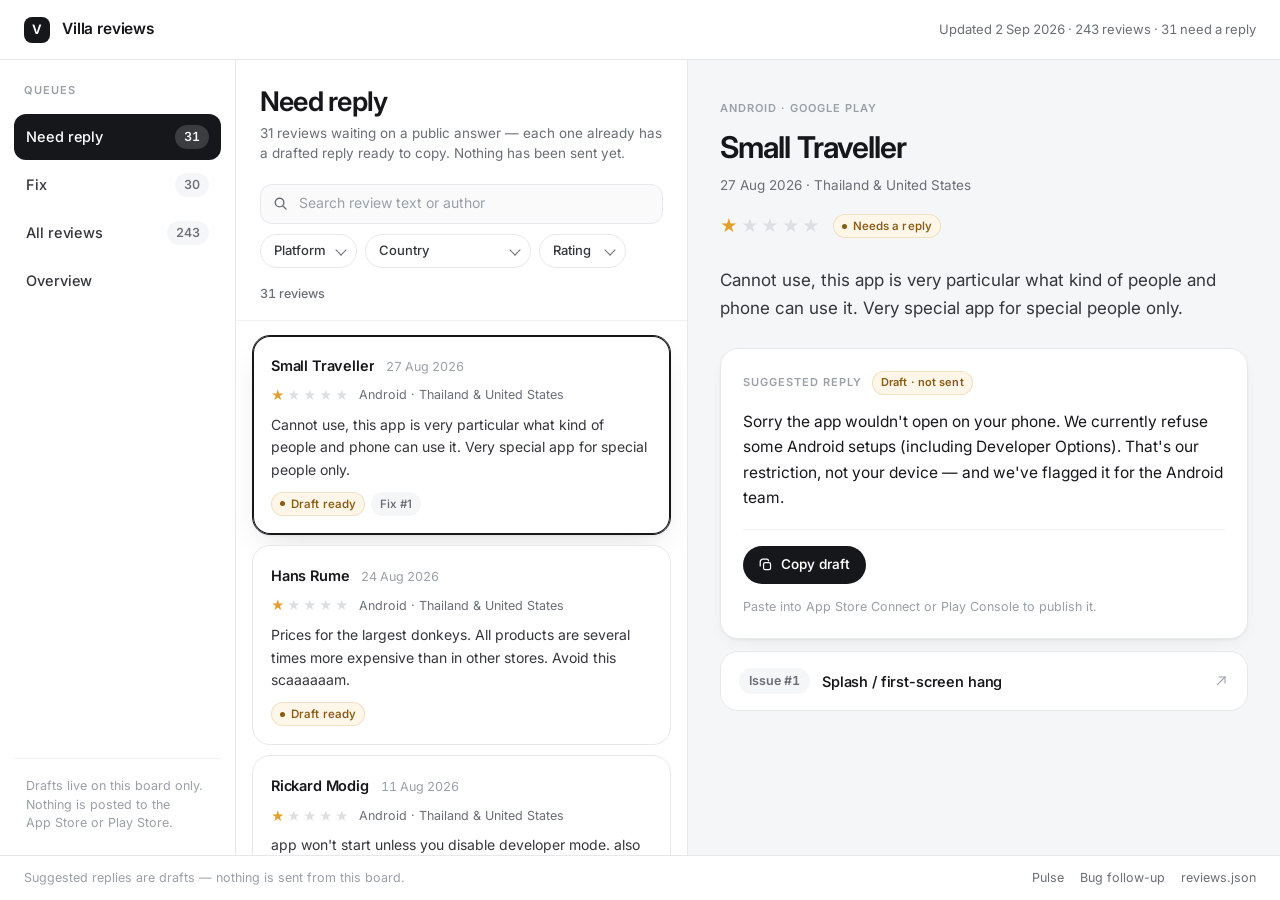
==== commit fb701089: "Redesign review board as Mobbin-style triage inbox Replace chip-wall table with queues, card list, a" ====
--- a/board/index.html
+++ b/board/index.html
@@ -1,136 +1,113 @@
 <!DOCTYPE html>
 <html lang="en">
 <head>
-<meta charset="UTF-8">
-<meta name="viewport" content="width=device-width, initial-scale=1">
-<title>Villa Market — Shopper-app review board</title>
-<meta name="description" content="Villa Market shopper-app store reviews for the dev team: KPIs, fix queue and need-reply triage.">
+<meta charset="utf-8">
+<meta name="viewport" content="width=device-width, initial-scale=1, viewport-fit=cover">
+<title>Villa reviews — triage inbox</title>
+<meta name="description" content="Villa Market shopper-app store reviews: reply queue, fix queue and the full review inbox.">
+<meta name="color-scheme" content="light">
+<link rel="preconnect" href="https://fonts.googleapis.com">
+<link rel="preconnect" href="https://fonts.gstatic.com" crossorigin>
+<link href="https://fonts.googleapis.com/css2?family=Inter:wght@400;500;600;700&display=swap" rel="stylesheet">
 <link rel="stylesheet" href="board.css">
 </head>
 <body>
-<a class="skip" href="#panel-all">Skip to reviews</a>
+<a class="skip" href="#list">Skip to reviews</a>
 
-<header class="appbar">
-  <div class="appbar-inner">
-    <div class="brand">
-      <div class="mark" aria-hidden="true">VM</div>
-      <div class="titles">
-        <h1>Shopper-app review board</h1>
-        <p class="sub">Villa Market · DEV triage</p>
+<header class="hdr">
+  <span class="mark" aria-hidden="true">V</span>
+  <h1>Villa reviews</h1>
+  <p class="hdr-meta" id="hdrMeta">Loading…</p>
+</header>
+
+<main class="app" id="app" data-queue="need-reply">
+
+  <!-- LEFT: queues (horizontal segment scroller on mobile) -->
+  <nav class="rail" id="rail" aria-label="Queues">
+    <p class="rail-label">Queues</p>
+    <button type="button" class="q" data-queue="need-reply" aria-current="page">
+      <span>Need reply</span><span class="q-n" id="nNeed">–</span>
+    </button>
+    <button type="button" class="q" data-queue="fix">
+      <span>Fix</span><span class="q-n" id="nFix">–</span>
+    </button>
+    <button type="button" class="q" data-queue="all">
+      <span>All reviews</span><span class="q-n" id="nAll">–</span>
+    </button>
+    <button type="button" class="q" data-queue="overview">
+      <span>Overview</span><span class="q-n q-n-none" aria-hidden="true"></span>
+    </button>
+    <p class="rail-foot">Drafts live on this board only. Nothing is posted to the App&nbsp;Store or Play&nbsp;Store.</p>
+  </nav>
+
+  <!-- CENTER: title + compact filters + full-text cards -->
+  <section class="list-pane" aria-labelledby="listTitle">
+    <div class="list-head">
+      <h2 class="list-title" id="listTitle">Need reply</h2>
+      <p class="list-sub" id="listSub">Loading reviews…</p>
+      <div class="filters">
+        <label class="search">
+          <span class="sr">Search reviews</span>
+          <svg viewBox="0 0 16 16" width="15" height="15" aria-hidden="true" focusable="false"><circle cx="7" cy="7" r="4.6" fill="none" stroke="currentColor" stroke-width="1.5"/><path d="M10.6 10.6 14 14" stroke="currentColor" stroke-width="1.5" stroke-linecap="round"/></svg>
+          <input type="search" id="fSearch" placeholder="Search review text or author" autocomplete="off" spellcheck="false">
+        </label>
+        <div class="selects">
+          <span class="sel"><label class="sr" for="fPlatform">Platform</label>
+            <select id="fPlatform">
+              <option value="all">Platform</option>
+              <option value="ios">iOS</option>
+              <option value="android">Android</option>
+            </select>
+          </span>
+          <span class="sel"><label class="sr" for="fCountry">Country</label>
+            <select id="fCountry"><option value="all">Country</option></select>
+          </span>
+          <span class="sel"><label class="sr" for="fStars">Rating</label>
+            <select id="fStars">
+              <option value="all">Rating</option>
+              <option value="1">1 star</option>
+              <option value="2">2 stars</option>
+              <option value="3">3 stars</option>
+              <option value="4">4 stars</option>
+              <option value="5">5 stars</option>
+            </select>
+          </span>
+        </div>
+      </div>
+      <div class="list-status">
+        <p class="count" id="resultCount" aria-live="polite">—</p>
+        <button type="button" class="linkbtn" id="clearFilters" hidden>Clear filters</button>
       </div>
     </div>
-    <div class="appbar-meta">
-      <span class="datechip" id="generatedChip">Loading</span>
-      <a class="btn ghost" href="../dashboard/">Pulse</a>
-      <a class="btn ghost" href="../dashboard/bugs.html">Bug follow-up</a>
-      <a class="btn" href="../data/reviews.json">reviews.json</a>
-    </div>
-  </div>
-</header>
-
-<nav class="tabbar" id="tabbar">
-  <div class="tabbar-inner" role="tablist" aria-label="Board sections">
-    <button class="tab" role="tab" id="tab-overview"  aria-controls="panel-overview"  aria-selected="true"  data-panel="overview">Overview</button>
-    <button class="tab" role="tab" id="tab-all"       aria-controls="panel-all"       aria-selected="false" data-panel="all">All reviews <span class="n" id="nAll">–</span></button>
-    <button class="tab" role="tab" id="tab-fix"       aria-controls="panel-fix"       aria-selected="false" data-panel="fix">Fix queue <span class="n" id="nFix">–</span></button>
-    <button class="tab" role="tab" id="tab-needreply" aria-controls="panel-needreply" aria-selected="false" data-panel="needreply">Need-reply <span class="n" id="nNeed">–</span></button>
-  </div>
-</nav>
-
-<section class="filters" id="filters" hidden aria-label="Filters">
-  <div class="filters-inner">
-    <div class="fhead">
-      <label class="search">
-        <span class="sr">Search reviews</span>
-        <svg width="14" height="14" viewBox="0 0 16 16" fill="none" aria-hidden="true"><circle cx="7" cy="7" r="5" stroke="currentColor" stroke-width="2"/><path d="M11 11l4 4" stroke="currentColor" stroke-width="2" stroke-linecap="round"/></svg>
-        <input type="search" id="fSearch" placeholder="Search author, title or review text…" autocomplete="off">
-      </label>
-      <button type="button" class="fbtn" id="filterToggle" aria-expanded="false" aria-controls="fGroups">Filters<span class="fcount" id="filterCount" hidden>0</span></button>
-    </div>
-    <div class="fgroups" id="fGroups">
-    <div class="frow" role="group" aria-label="Platform">
-      <span class="flabel">Platform</span>
-      <div class="frow" id="fPlatform"></div>
-    </div>
-    <div class="frow" role="group" aria-label="Country">
-      <span class="flabel">Country</span>
-      <div class="frow" id="fCountry"></div>
-    </div>
-    <div class="frow" role="group" aria-label="Stars">
-      <span class="flabel">Stars</span>
-      <div class="frow" id="fStars"></div>
-    </div>
-    <div class="frow" role="group" aria-label="Status">
-      <span class="flabel">Status</span>
-      <div class="frow" id="fStatus"></div>
-    </div>
-    </div>
-    <div class="fbar-foot">
-      <span class="resultcount" id="resultCount">—</span>
-      <button type="button" class="linkbtn" id="clearFilters" hidden>Clear filters</button>
-    </div>
-  </div>
-</section>
-
-<main class="page">
-
-  <!-- ============================ OVERVIEW -->
-  <section class="panel" id="panel-overview" role="tabpanel" aria-labelledby="tab-overview">
-    <div class="shead"><h2>Store totals</h2><span class="n" id="prevLabel">—</span></div>
-    <div class="kpis" id="kpiStrip"></div>
-
-    <div class="shead"><h2>Platform split</h2></div>
-    <div class="kpi wide" style="grid-column:auto">
-      <div class="split">
-        <div>
-          <div class="k">iOS · App Store</div>
-          <div class="v" id="kIos">–</div>
-        </div>
-        <div class="splitline" aria-hidden="true"></div>
-        <div>
-          <div class="k">Android · Play</div>
-          <div class="v" id="kAndroid">–</div>
-        </div>
-      </div>
-      <div class="bar" id="platBar" aria-hidden="true"><i class="a"></i><i class="b"></i></div>
-      <div class="legend"><span><i class="a"></i> iOS <b id="pctIos"></b></span><span><i class="b"></i> Android <b id="pctAndroid"></b></span></div>
-    </div>
-
-    <div class="shead"><h2>Fix summary</h2><span class="n" id="fixSummaryN">—</span><a class="more" href="#" data-goto="fix">Open fix queue ›</a></div>
-    <div class="fixlist" id="fixSummary"></div>
-
-    <div class="shead"><h2>Top need-reply</h2><span class="n hot" id="needPreviewN">—</span><a class="more" href="#" data-goto="needreply">See all ›</a></div>
-    <div class="cards" id="needPreview"></div>
-
-    <p class="note" id="metaNote"></p>
+    <div class="list" id="list" tabindex="-1"></div>
   </section>
 
-  <!-- ============================ ALL REVIEWS -->
-  <section class="panel" id="panel-all" role="tabpanel" aria-labelledby="tab-all" hidden>
-    <div class="shead"><h2>All reviews in sample</h2><span class="n" id="allHeadN">—</span></div>
-    <div id="allList"></div>
+  <!-- RIGHT: detail (full-screen sheet on mobile) -->
+  <section class="detail" id="detail" aria-label="Review detail">
+    <div class="detail-bar">
+      <button type="button" class="backbtn" id="backBtn">
+        <svg viewBox="0 0 16 16" width="16" height="16" aria-hidden="true" focusable="false"><path d="M9.5 3 5 8l4.5 5" fill="none" stroke="currentColor" stroke-width="1.7" stroke-linecap="round" stroke-linejoin="round"/></svg>
+        Back
+      </button>
+    </div>
+    <div class="detail-body" id="detailBody"></div>
   </section>
 
-  <!-- ============================ FIX QUEUE -->
-  <section class="panel" id="panel-fix" role="tabpanel" aria-labelledby="tab-fix" hidden>
-    <div class="shead"><h2>Fix queue</h2><span class="n" id="fixHeadN">—</span></div>
-    <div class="fixlist" id="fixList"></div>
-    <p class="note">Counts show how many reviews in this sample map to each issue, matched on review text and issue tag. Issue numbers link to <code>villa-market/villa-app-reviews-report</code> on GitHub.</p>
-  </section>
+  <!-- OVERVIEW -->
+  <section class="overview" id="overview" aria-label="Overview" hidden></section>
 
-  <!-- ============================ NEED REPLY -->
-  <section class="panel" id="panel-needreply" role="tabpanel" aria-labelledby="tab-needreply" hidden>
-    <div class="shead"><h2>Need reply</h2><span class="n hot" id="needHeadN">—</span></div>
-    <div id="needList"></div>
-  </section>
+</main>
 
-  <p class="foot">
-    Data: <a href="../data/reviews.json">data/reviews.json</a> ·
-    <a href="../dashboard/">Engineering pulse</a> ·
-    <a href="../dashboard/bugs.html">Bug follow-up</a><br>
-    Counts are read straight from the JSON — nothing on this page is estimated.
-  </p>
-</main>
+<footer class="foot">
+  <span id="footNote">Suggested replies are drafts — nothing is sent from this board.</span>
+  <span class="foot-links">
+    <a href="../dashboard/">Pulse</a>
+    <a href="../dashboard/bugs.html">Bug follow-up</a>
+    <a href="../data/reviews.json">reviews.json</a>
+  </span>
+</footer>
+
+<div class="toast" id="toast" role="status" aria-live="polite"></div>
 
 <script src="board.js"></script>
 </body>
--- a/board/board.css
+++ b/board/board.css
@@ -1,481 +1,486 @@
-/* Villa Market — review board
-   Paper neutrals, Villa purple #2c2a74 as a hairline accent only. */
+/* Villa reviews — triage inbox.
+   Mobbin-flavoured product UI: white paper, soft gray canvas, charcoal ink,
+   one warm accent for "needs reply". No purple, no beige admin panel. */
 
 :root {
-  --brand:      #2c2a74;
-  --brand-soft: #ecebf4;
-  --brand-line: #d5d3e6;
-
-  --ink:        #14151a;
-  --ink-2:      #2c2e35;
-  --mute:       #6f727a;
-  --mute-2:     #91949b;
-
-  --line:       #e3e1dc;
-  --line-soft:  #eeece7;
-  --paper:      #ffffff;
-  --canvas:     #f1f0ec;
-  --sunk:       #f7f6f3;
-
-  --warn:       #a4501f;
-  --warn-deep:  #7c3a14;
-  --warn-bg:    #fdf6f0;
-  --warn-line:  #ecd8c4;
-
-  --star:       #b8862b;
-
-  --r:          18px;
-  --r-sm:       12px;
-  --r-xs:       999px;
-
-  --shadow:     0 1px 1px rgba(20,21,26,.04), 0 4px 14px rgba(20,21,26,.055);
-  --shadow-up:  0 2px 2px rgba(20,21,26,.05), 0 14px 34px rgba(20,21,26,.10);
-
-  --bar-h:      0px; /* set by JS for sticky offsets */
+  --ink:       #16171a;
+  --ink-2:     #33363c;
+  --mute:      #6a6e77;
+  --mute-2:    #9aa0a8;
+
+  --paper:     #ffffff;
+  --canvas:    #f5f6f7;
+  --sunk:      #fafafb;
+  --line:      #e6e8eb;
+  --line-soft: #eff1f3;
+
+  --amber:     #8a5b12;
+  --amber-bg:  #fdf6e9;
+  --amber-line:#f0e0c4;
+  --star:      #e0a02b;
+
+  --r-card: 18px;
+  --r-ctl:  12px;
+  --r-pill: 999px;
+
+  --hdr: 60px;
+
+  --lift:  0 1px 2px rgba(16,17,20,.04), 0 6px 18px -8px rgba(16,17,20,.10);
+  --lift-2:0 1px 2px rgba(16,17,20,.05), 0 14px 34px -14px rgba(16,17,20,.18);
+  --focus: 0 0 0 2px var(--paper), 0 0 0 4px var(--ink);
 }
 
 * { box-sizing: border-box; }
-html, body { margin: 0; padding: 0; }
+html, body { margin: 0; padding: 0; height: 100%; }
 html { -webkit-text-size-adjust: 100%; }
 
 body {
-  font-family: system-ui, -apple-system, "Segoe UI", "Helvetica Neue", sans-serif;
+  font-family: Inter, ui-sans-serif, system-ui, -apple-system, "Segoe UI", Roboto, "Helvetica Neue", Arial, sans-serif;
+  font-size: 15px;
+  line-height: 1.6;
+  color: var(--ink);
   background: var(--canvas);
-  color: var(--ink);
   -webkit-font-smoothing: antialiased;
-  text-rendering: optimizeLegibility;
-  font-size: 15px;
-  line-height: 1.45;
-}
-a { color: inherit; text-decoration: none; }
-button { font: inherit; color: inherit; }
-
-.sr, .skip {
-  position: absolute; width: 1px; height: 1px;
-  overflow: hidden; clip: rect(0 0 0 0); white-space: nowrap;
-}
-.skip:focus {
-  position: fixed; top: 8px; left: 8px; z-index: 99;
-  width: auto; height: auto; clip: auto;
-  background: var(--paper); border: 1px solid var(--brand);
-  border-radius: 10px; padding: 8px 14px; font-weight: 700;
-}
-
-/* ------------------------------------------------ app bar */
-.appbar {
-  background: var(--paper);
-  border-top: 4px solid var(--brand);
+  display: flex;
+  flex-direction: column;
+}
+
+h1, h2, h3, p { margin: 0; }
+button, input, select { font: inherit; color: inherit; }
+a { color: inherit; }
+
+.sr {
+  position: absolute; width: 1px; height: 1px; margin: -1px; padding: 0;
+  overflow: hidden; clip: rect(0 0 0 0); white-space: nowrap; border: 0;
+}
+.skip {
+  position: absolute; left: 14px; top: -60px; z-index: 60;
+  background: var(--ink); color: #fff; padding: 10px 16px;
+  border-radius: var(--r-ctl); text-decoration: none; font-size: 13px;
+}
+.skip:focus { top: 12px; }
+:where(button, a, input, select, [tabindex]):focus-visible {
+  outline: none; box-shadow: var(--focus); border-radius: var(--r-ctl);
+}
+
+/* ---------------------------------------------------------------- header */
+.hdr {
+  flex: 0 0 auto;
+  height: var(--hdr);
+  display: flex; align-items: center; gap: 12px;
+  padding: 0 24px;
+  background: var(--paper);
   border-bottom: 1px solid var(--line);
 }
-.appbar-inner {
-  max-width: 1240px; margin: 0 auto;
-  padding: 14px 16px 15px;
-  display: flex; align-items: center; gap: 12px; flex-wrap: wrap;
-}
-.brand { display: flex; align-items: center; gap: 11px; flex: 1 1 auto; min-width: 0; }
 .mark {
-  width: 40px; height: 40px; border-radius: 12px; flex-shrink: 0;
-  background: var(--brand); color: #fff;
-  display: flex; align-items: center; justify-content: center;
-  font-size: 14px; font-weight: 800; letter-spacing: .4px;
-}
-.titles { min-width: 0; }
-.titles h1 {
-  margin: 0; font-size: 19px; font-weight: 780;
-  letter-spacing: -.5px; line-height: 1.15;
-}
-.titles .sub {
-  margin: 2px 0 0; font-size: 12.5px; font-weight: 600;
-  color: var(--mute); letter-spacing: -.05px;
-}
-.appbar-meta { display: flex; align-items: center; gap: 7px; flex-wrap: wrap; }
-.datechip {
-  font-size: 11px; font-weight: 800; letter-spacing: .9px; text-transform: uppercase;
-  color: var(--ink-2); background: var(--sunk);
-  border: 1px solid var(--line); border-radius: var(--r-xs); padding: 6px 11px;
-}
+  width: 26px; height: 26px; flex: 0 0 auto;
+  display: grid; place-items: center;
+  background: var(--ink); color: #fff;
+  border-radius: 8px;
+  font-size: 13px; font-weight: 640; letter-spacing: .01em;
+}
+.hdr h1 {
+  font-size: 15.5px; font-weight: 600; letter-spacing: -.01em;
+}
+.hdr-meta {
+  margin-left: auto;
+  font-size: 13px; color: var(--mute);
+  font-variant-numeric: tabular-nums;
+}
+
+/* ----------------------------------------------------------------- shell */
+.app {
+  flex: 1 1 auto;
+  min-height: 0;
+  display: grid;
+  grid-template-columns: 236px minmax(400px, 452px) 1fr;
+}
+.app[data-queue="overview"] .rail { display: flex; }
+.app[data-queue="overview"] .list-pane,
+.app[data-queue="overview"] .detail { display: none; }
+
+/* ------------------------------------------------------------------ rail */
+.rail {
+  display: flex; flex-direction: column; gap: 2px;
+  padding: 22px 14px;
+  background: var(--paper);
+  border-right: 1px solid var(--line);
+  overflow: auto;
+}
+.rail-label {
+  font-size: 11px; font-weight: 600; letter-spacing: .09em;
+  text-transform: uppercase; color: var(--mute-2);
+  padding: 0 10px 12px;
+}
+.q {
+  display: flex; align-items: center; gap: 10px;
+  width: 100%; padding: 11px 12px;
+  background: none; border: 0; border-radius: var(--r-ctl);
+  cursor: pointer; text-align: left;
+  color: var(--ink-2); font-size: 14.5px; font-weight: 500;
+  letter-spacing: -.005em;
+}
+.q:hover { background: var(--canvas); }
+.q[aria-current="page"] { background: var(--ink); color: #fff; }
+.q-n {
+  margin-left: auto;
+  font-size: 12.5px; font-weight: 550; color: var(--mute);
+  background: var(--canvas); border-radius: var(--r-pill);
+  padding: 2px 9px; min-width: 32px; text-align: center;
+  font-variant-numeric: tabular-nums;
+}
+.q[aria-current="page"] .q-n { background: rgba(255,255,255,.16); color: #fff; }
+.q-n-none { display: none; }
+.rail-foot {
+  margin-top: auto; padding: 18px 12px 0;
+  font-size: 12.5px; line-height: 1.5; color: var(--mute-2);
+  border-top: 1px solid var(--line-soft);
+}
+
+/* ------------------------------------------------------------- list pane */
+.list-pane {
+  display: flex; flex-direction: column; min-height: 0;
+  background: var(--paper);
+  border-right: 1px solid var(--line);
+}
+.list-head {
+  flex: 0 0 auto;
+  padding: 26px 24px 16px;
+  border-bottom: 1px solid var(--line-soft);
+}
+.list-title {
+  font-size: 27px; font-weight: 640; letter-spacing: -.028em; line-height: 1.15;
+}
+.list-sub {
+  margin-top: 6px; font-size: 13.5px; color: var(--mute); line-height: 1.5;
+}
+.filters { display: flex; flex-direction: column; gap: 10px; margin-top: 20px; }
+.search {
+  display: flex; align-items: center; gap: 9px;
+  border: 1px solid var(--line); border-radius: var(--r-ctl);
+  background: var(--sunk); color: var(--mute);
+  padding: 0 12px; height: 40px;
+}
+.search:focus-within { border-color: var(--ink); background: var(--paper); color: var(--ink); }
+.search input {
+  flex: 1 1 auto; min-width: 0; border: 0; background: none; outline: none;
+  font-size: 14px; color: var(--ink);
+}
+.search input::placeholder { color: var(--mute-2); }
+.selects { display: flex; flex-wrap: wrap; gap: 8px; }
+.sel { position: relative; display: inline-flex; }
+.sel::after {
+  content: ""; position: absolute; right: 12px; top: 50%;
+  width: 7px; height: 7px; margin-top: -5px;
+  border-right: 1.5px solid var(--mute); border-bottom: 1.5px solid var(--mute);
+  transform: rotate(45deg); pointer-events: none;
+}
+.sel select {
+  appearance: none; -webkit-appearance: none;
+  border: 1px solid var(--line); border-radius: var(--r-pill);
+  background: var(--paper); height: 34px;
+  padding: 0 30px 0 13px;
+  font-size: 13px; font-weight: 500; color: var(--ink-2);
+  cursor: pointer;
+}
+.sel select:hover { border-color: #d6d9de; }
+.list-status {
+  display: flex; align-items: center; gap: 12px; margin-top: 16px;
+}
+.count { font-size: 12.5px; font-weight: 500; color: var(--mute); font-variant-numeric: tabular-nums; }
+.linkbtn {
+  margin-left: auto; background: none; border: 0; cursor: pointer;
+  font-size: 12.5px; font-weight: 550; color: var(--ink);
+  text-decoration: underline; text-underline-offset: 3px; text-decoration-color: #cfd3d8;
+}
+
+.list {
+  flex: 1 1 auto; min-height: 0; overflow: auto;
+  padding: 14px 16px 40px;
+  display: flex; flex-direction: column; gap: 10px;
+  scrollbar-width: thin;
+}
+
+/* ------------------------------------------------------------- card */
+.card {
+  display: flex; flex-direction: column; gap: 8px;
+  width: 100%; text-align: left; cursor: pointer;
+  padding: 18px;
+  background: var(--paper);
+  border: 1px solid var(--line);
+  border-radius: var(--r-card);
+  transition: box-shadow .16s ease, border-color .16s ease, transform .16s ease;
+}
+.card:hover { border-color: #d8dbe0; box-shadow: var(--lift); }
+.card[aria-selected="true"] {
+  border-color: var(--ink);
+  box-shadow: var(--lift-2), inset 0 0 0 1px var(--ink);
+}
+.card-head { display: flex; align-items: baseline; gap: 12px; }
+.card-who {
+  font-size: 14.5px; font-weight: 600; letter-spacing: -.012em; color: var(--ink);
+  overflow: hidden; text-overflow: ellipsis; white-space: nowrap;
+}
+.card-when {
+  margin-left: auto; flex: 0 0 auto;
+  font-size: 12.5px; color: var(--mute-2); font-variant-numeric: tabular-nums;
+}
+.card-rate { display: flex; align-items: center; gap: 9px; }
+.card-src { font-size: 12.5px; color: var(--mute); }
+.card-title {
+  font-size: 15px; font-weight: 600; letter-spacing: -.014em; line-height: 1.35;
+  margin-top: 2px;
+}
+.card-text {
+  font-size: 14px; line-height: 1.62; color: var(--ink-2);
+  overflow-wrap: anywhere;
+}
+.card-foot { display: flex; flex-wrap: wrap; gap: 6px; margin-top: 2px; }
+
+.stars { display: inline-flex; gap: 1.5px; color: var(--star); font-size: 13px; letter-spacing: .5px; }
+.stars i { color: #dcdfe3; font-style: normal; }
+.stars.big { font-size: 17px; gap: 2px; }
+
+.flag {
+  display: inline-flex; align-items: center; gap: 6px;
+  font-size: 11.5px; font-weight: 550; letter-spacing: .01em;
+  border-radius: var(--r-pill); padding: 3px 9px;
+  background: var(--canvas); color: var(--mute);
+}
+.flag-need { background: var(--amber-bg); color: var(--amber); box-shadow: inset 0 0 0 1px var(--amber-line); }
+.flag-need .dot { width: 5px; height: 5px; border-radius: 50%; background: currentColor; }
+
+/* ---------------------------------------------------------------- detail */
+.detail {
+  min-height: 0; display: flex; flex-direction: column;
+  background: var(--canvas);
+}
+.detail-bar { display: none; }
+.detail-body { flex: 1 1 auto; min-height: 0; overflow: auto; }
+.dt { max-width: 660px; margin: 0 auto; padding: 40px 32px 72px; }
+
+.eyebrow {
+  font-size: 11px; font-weight: 600; letter-spacing: .09em;
+  text-transform: uppercase; color: var(--mute-2);
+}
+.dt-title {
+  margin-top: 12px;
+  font-size: 30px; font-weight: 640; letter-spacing: -.03em; line-height: 1.18;
+}
+.dt-meta { margin-top: 10px; font-size: 13.5px; color: var(--mute); }
+.dt-rate { display: flex; align-items: center; gap: 12px; margin-top: 16px; flex-wrap: wrap; }
+.dt-body {
+  margin-top: 26px;
+  font-size: 17px; line-height: 1.66; color: var(--ink-2);
+  overflow-wrap: anywhere;
+}
+
+.panel {
+  margin-top: 26px; padding: 22px;
+  background: var(--paper);
+  border: 1px solid var(--line);
+  border-radius: var(--r-card);
+  box-shadow: var(--lift);
+}
+.panel-head { display: flex; align-items: center; gap: 10px; flex-wrap: wrap; }
+.panel-label {
+  font-size: 11px; font-weight: 600; letter-spacing: .09em;
+  text-transform: uppercase; color: var(--mute-2);
+}
+.tag {
+  font-size: 11px; font-weight: 600; letter-spacing: .01em;
+  border-radius: var(--r-pill); padding: 3px 9px;
+  background: var(--amber-bg); color: var(--amber);
+  box-shadow: inset 0 0 0 1px var(--amber-line);
+  text-transform: none;
+}
+.draft-text {
+  margin-top: 14px;
+  font-size: 15.5px; line-height: 1.65; color: var(--ink);
+  white-space: pre-wrap; overflow-wrap: anywhere;
+}
+.panel-foot {
+  display: flex; align-items: center; gap: 14px; flex-wrap: wrap;
+  margin-top: 18px; padding-top: 16px; border-top: 1px solid var(--line-soft);
+}
+.hint { font-size: 12.5px; color: var(--mute-2); line-height: 1.45; }
+.panel-note { margin-top: 12px; font-size: 14px; color: var(--mute); }
+
 .btn {
-  display: inline-flex; align-items: center; gap: 5px;
-  font-size: 12.5px; font-weight: 700; letter-spacing: -.1px;
-  border: 1px solid var(--brand-line); background: var(--brand-soft); color: var(--brand);
-  border-radius: var(--r-xs); padding: 7px 13px; cursor: pointer;
-  min-height: 34px;
-}
-.btn.ghost { background: var(--paper); border-color: var(--line); color: var(--ink-2); }
-.btn:hover { border-color: var(--brand); }
-
-/* ------------------------------------------------ tabs */
-.tabbar {
-  position: sticky; top: 0; z-index: 30;
-  background: var(--paper); border-bottom: 1px solid var(--line);
-}
-.tabbar-inner {
-  max-width: 1240px; margin: 0 auto; padding: 0 8px;
-  display: flex; gap: 2px; overflow-x: auto; scrollbar-width: none;
-}
-.tabbar-inner::-webkit-scrollbar { display: none; }
-.tab {
-  appearance: none; background: none; border: 0; cursor: pointer;
-  padding: 13px 9px 11px; white-space: nowrap;
-  font-size: 13px; font-weight: 700; letter-spacing: -.2px;
-  color: var(--mute); border-bottom: 3px solid transparent;
-  display: inline-flex; align-items: center; gap: 7px;
-}
-.tab:hover { color: var(--ink-2); }
-.tab[aria-selected="true"] { color: var(--brand); border-bottom-color: var(--brand); }
-.tab .n {
-  font-size: 11px; font-weight: 800; letter-spacing: .2px;
-  background: var(--sunk); border: 1px solid var(--line);
-  border-radius: var(--r-xs); padding: 1px 7px; color: var(--ink-2);
-}
-.tab[aria-selected="true"] .n { background: var(--brand-soft); border-color: var(--brand-line); color: var(--brand); }
-
-/* ------------------------------------------------ sticky filters */
-.filters {
-  position: sticky; top: var(--bar-h); z-index: 25;
-  background: rgba(247,246,243,.96);
-  backdrop-filter: saturate(140%) blur(8px);
-  border-bottom: 1px solid var(--line);
-}
-.filters[hidden] { display: none; }
-.filters-inner {
-  max-width: 1240px; margin: 0 auto; padding: 10px 16px 4px;
-  display: flex; flex-direction: column; gap: 8px;
-}
-.frow { display: flex; align-items: center; gap: 8px; flex-wrap: wrap; }
-.flabel {
-  font-size: 10.5px; font-weight: 800; letter-spacing: 1.1px;
+  display: inline-flex; align-items: center; gap: 8px;
+  height: 38px; padding: 0 16px;
+  background: var(--ink); color: #fff;
+  border: 0; border-radius: var(--r-pill);
+  font-size: 13.5px; font-weight: 550; cursor: pointer;
+}
+.btn:hover { background: #2b2e34; }
+
+.rowlink {
+  display: flex; align-items: center; gap: 12px;
+  margin-top: 12px; padding: 16px 18px;
+  background: var(--paper);
+  border: 1px solid var(--line); border-radius: var(--r-card);
+  text-decoration: none;
+}
+.rowlink:hover { border-color: #d8dbe0; box-shadow: var(--lift); }
+.issue-n {
+  font-size: 12.5px; font-weight: 600; color: var(--mute);
+  background: var(--canvas); border-radius: var(--r-pill); padding: 3px 10px;
+  flex: 0 0 auto; font-variant-numeric: tabular-nums;
+}
+.issue-t {
+  font-size: 14.5px; font-weight: 550; letter-spacing: -.01em;
+  overflow: hidden; text-overflow: ellipsis; white-space: nowrap;
+}
+.issue-go { margin-left: auto; color: var(--mute-2); display: flex; flex: 0 0 auto; }
+.rowlink:hover .issue-go { color: var(--ink); }
+
+/* ----------------------------------------------------------- empty state */
+.empty {
+  display: flex; flex-direction: column; align-items: center; justify-content: center;
+  text-align: center; gap: 10px;
+  min-height: 340px; padding: 56px 32px;
+  margin: auto;
+  max-width: 420px;
+}
+.empty-mark {
+  width: 52px; height: 52px; margin-bottom: 6px;
+  display: grid; place-items: center;
+  border-radius: 16px; background: var(--paper);
+  border: 1px solid var(--line); color: var(--mute-2);
+  box-shadow: var(--lift);
+}
+.empty strong { font-size: 19px; font-weight: 620; letter-spacing: -.02em; }
+.empty p { font-size: 14px; color: var(--mute); line-height: 1.6; }
+.list .empty { min-height: 260px; }
+
+/* -------------------------------------------------------------- overview */
+/* Sits in the same grid row as the two hidden panes so the rail still
+   runs the full height of the shell. */
+.overview { grid-column: 2 / -1; grid-row: 1; overflow: auto; }
+.app:not([data-queue="overview"]) .overview { display: none; }
+.ov { max-width: 940px; margin: 0 auto; padding: 44px 32px 80px; }
+.ov h2 { font-size: 30px; font-weight: 640; letter-spacing: -.03em; }
+.ov-sub { margin-top: 8px; font-size: 14.5px; color: var(--mute); }
+.ov-label {
+  margin: 40px 0 14px;
+  font-size: 11px; font-weight: 600; letter-spacing: .09em;
   text-transform: uppercase; color: var(--mute-2);
-  width: 60px; flex-shrink: 0;
-}
-.seg {
-  appearance: none; cursor: pointer;
-  font-size: 12.5px; font-weight: 700; letter-spacing: -.1px;
-  color: var(--ink-2); background: var(--paper);
-  border: 1px solid var(--line); border-radius: var(--r-xs);
-  padding: 6px 12px; min-height: 32px;
-}
-.seg:hover { border-color: var(--mute-2); }
-.seg[aria-pressed="true"] {
-  background: var(--brand); border-color: var(--brand); color: #fff;
-}
-.seg.small { padding: 6px 10px; }
-.seg .cc { text-transform: uppercase; letter-spacing: .5px; }
-.seg .cn { color: var(--mute-2); font-weight: 700; margin-left: 4px; }
-.seg[aria-pressed="true"] .cn { color: rgba(255,255,255,.7); }
-
-.fhead { display: flex; align-items: center; gap: 8px; }
-.fbtn {
-  appearance: none; cursor: pointer; flex-shrink: 0;
-  display: inline-flex; align-items: center; gap: 6px;
-  font-size: 12.5px; font-weight: 700; letter-spacing: -.1px;
-  background: var(--paper); border: 1px solid var(--line);
-  border-radius: var(--r-xs); padding: 0 13px; min-height: 36px;
-}
-.fbtn[aria-expanded="true"] { background: var(--brand); border-color: var(--brand); color: #fff; }
-.fbtn .fcount {
-  font-size: 10.5px; font-weight: 800; background: var(--brand); color: #fff;
-  border-radius: var(--r-xs); padding: 1px 6px; min-width: 18px; text-align: center;
-}
-.fbtn[aria-expanded="true"] .fcount { background: rgba(255,255,255,.25); }
-.fgroups { display: none; flex-direction: column; gap: 8px; }
-.fgroups.open { display: flex; max-height: 48vh; overflow-y: auto; padding-bottom: 2px; }
-
-.search {
-  flex: 1 1 auto; min-width: 0; display: flex; align-items: center; gap: 7px;
-  background: var(--paper); border: 1px solid var(--line);
-  border-radius: var(--r-xs); padding: 0 12px; min-height: 34px;
-}
-.search { min-height: 36px; }
-.search:focus-within { border-color: var(--brand); }
-.search svg { flex-shrink: 0; opacity: .45; }
-.search input {
-  border: 0; outline: 0; background: none; width: 100%;
-  font-size: 13.5px; font-weight: 600; color: var(--ink); padding: 7px 0;
-}
-.search input::placeholder { color: var(--mute-2); font-weight: 600; }
-
-.fbar-foot {
-  display: flex; align-items: center; justify-content: space-between; gap: 10px;
-  padding: 6px 0 8px; border-top: 1px dashed var(--line-soft); margin-top: 2px;
-}
-.resultcount { font-size: 12px; font-weight: 700; color: var(--mute); }
-.resultcount b { color: var(--ink); font-weight: 800; }
-.linkbtn {
-  appearance: none; border: 0; background: none; cursor: pointer;
-  font-size: 12px; font-weight: 700; color: var(--brand);
-  text-decoration: underline; text-underline-offset: 3px; padding: 4px;
-}
-.linkbtn[hidden] { display: none; }
-
-/* ------------------------------------------------ page */
-.page { max-width: 1240px; margin: 0 auto; padding: 16px 16px 64px; }
-.panel[hidden] { display: none; }
-
-.shead { display: flex; align-items: baseline; gap: 10px; margin: 26px 2px 10px; }
-.shead:first-child { margin-top: 4px; }
-.shead h2 {
-  margin: 0; font-size: 11.5px; font-weight: 800;
-  letter-spacing: 1.9px; text-transform: uppercase; color: var(--mute);
-}
-.shead .n {
-  font-size: 11.5px; font-weight: 800; color: var(--ink-2);
-  background: #e7e5e0; border-radius: var(--r-xs); padding: 3px 9px;
-}
-.shead .n.hot { background: var(--warn); color: #fff; }
-.shead .more { margin-left: auto; font-size: 12px; font-weight: 700; color: var(--brand); }
-
-.note {
-  font-size: 12.5px; line-height: 1.5; color: var(--mute);
-  background: var(--paper); border: 1px solid var(--line);
-  border-left: 3px solid var(--brand-line);
-  border-radius: var(--r-sm); padding: 10px 13px; margin: 10px 0 0;
-}
-
-/* ------------------------------------------------ KPI strip */
-.kpis { display: grid; grid-template-columns: repeat(2, 1fr); gap: 10px; }
+}
+.kpis { display: grid; grid-template-columns: repeat(3, 1fr); gap: 12px; }
 .kpi {
   background: var(--paper); border: 1px solid var(--line);
-  border-radius: var(--r); box-shadow: var(--shadow);
-  padding: 14px 15px 15px; min-width: 0;
-}
-.kpi .k {
-  font-size: 10.5px; font-weight: 800; letter-spacing: 1.1px;
-  text-transform: uppercase; color: var(--mute-2);
-}
-.kpi .v {
-  font-size: 40px; font-weight: 800; letter-spacing: -2px;
-  line-height: 1.02; margin-top: 7px; font-variant-numeric: tabular-nums;
-}
-.kpi .u { font-size: 17px; font-weight: 700; letter-spacing: -.4px; color: var(--mute); margin-left: 3px; }
-.kpi .d { font-size: 12px; font-weight: 700; color: var(--mute); margin-top: 6px; letter-spacing: -.1px; }
-.kpi.wide { grid-column: 1 / -1; }
-.kpi.alert { background: var(--warn-bg); border-color: var(--warn-line); }
-.kpi.alert .v { color: var(--warn-deep); }
-.kpi.alert .k, .kpi.alert .d { color: var(--warn); }
-
-.split { display: flex; gap: 18px; }
-.split > div { flex: 1; min-width: 0; }
-.split > .splitline { width: 1px; background: var(--line-soft); flex: 0 0 1px; align-self: stretch; }
-
-.bar { height: 8px; border-radius: var(--r-xs); background: var(--line-soft); overflow: hidden; margin-top: 9px; display: flex; }
-.bar i { display: block; height: 100%; }
-.bar i.a { background: var(--brand); }
-.bar i.b { background: #b9b7cd; }
-.legend { display: flex; gap: 14px; margin-top: 8px; font-size: 12px; font-weight: 700; color: var(--mute); }
-.legend span { display: inline-flex; align-items: center; gap: 6px; }
-.legend i { width: 9px; height: 9px; border-radius: 3px; display: inline-block; }
-.legend i.a { background: var(--brand); }
-.legend i.b { background: #b9b7cd; }
-
-/* ------------------------------------------------ chips */
-.chip {
-  display: inline-flex; align-items: center; gap: 4px;
-  font-size: 11px; font-weight: 800; letter-spacing: .3px;
-  border-radius: var(--r-xs); padding: 3px 9px;
-  border: 1px solid var(--line); background: var(--sunk); color: var(--ink-2);
-  white-space: nowrap;
-}
-.chip.cc { text-transform: uppercase; letter-spacing: .7px; color: var(--mute); }
-.chip.plat { background: #eceaf5; border-color: var(--brand-line); color: var(--brand); }
-.chip.need { background: var(--warn-bg); border-color: var(--warn-line); color: var(--warn); }
-.chip.replied { background: var(--paper); border-color: var(--line); color: var(--mute); }
-.chip.tag { background: var(--paper); color: var(--mute); text-transform: lowercase; letter-spacing: .2px; }
-a.chip.fix {
-  background: var(--brand); border-color: var(--brand); color: #fff;
-}
-a.chip.fix:hover { background: #201f5c; }
-.chip.fix .hash { opacity: .68; font-weight: 800; }
-
-.stars { font-size: 13px; letter-spacing: 1px; color: var(--star); white-space: nowrap; }
-.stars .off { color: #d8d5cd; }
-.starnum { font-size: 12px; font-weight: 800; color: var(--mute); margin-left: 3px; }
-
-/* ------------------------------------------------ review cards (mobile) */
-.cards { display: flex; flex-direction: column; gap: 10px; }
-.rev {
-  background: var(--paper); border: 1px solid var(--line);
-  border-radius: var(--r); box-shadow: var(--shadow);
-  padding: 13px 14px 13px; position: relative;
-}
-.rev-top { display: flex; align-items: center; gap: 6px; flex-wrap: wrap; }
-.rev-top time { margin-left: auto; font-size: 11.5px; font-weight: 700; color: var(--mute-2); white-space: nowrap; }
-.rev-author {
-  margin-top: 9px; font-size: 15px; font-weight: 780; letter-spacing: -.35px;
-  overflow: hidden; text-overflow: ellipsis; white-space: nowrap;
-}
-.rev-body {
-  margin: 4px 0 0; font-size: 13.5px; line-height: 1.5; color: var(--ink-2);
-  overflow-wrap: anywhere;
-}
-.rev-foot { display: flex; align-items: center; gap: 6px; flex-wrap: wrap; margin-top: 11px; }
-.rev.hi { border-color: var(--warn-line); }
-
-details.draft { margin-top: 10px; border-top: 1px dashed var(--line); padding-top: 8px; }
-details.draft summary {
-  cursor: pointer; list-style: none; display: flex; align-items: center; gap: 6px;
-  font-size: 11.5px; font-weight: 800; letter-spacing: .5px; text-transform: uppercase;
-  color: var(--mute); padding: 3px 0;
-}
-details.draft summary::-webkit-details-marker { display: none; }
-details.draft summary::after {
-  content: "›"; margin-left: auto; font-size: 17px; line-height: 1;
-  color: var(--mute-2); transform: rotate(90deg); transition: transform .15s;
-}
-details.draft[open] summary::after { transform: rotate(-90deg); }
-details.draft summary:hover { color: var(--brand); }
-.draft-body {
-  margin: 6px 0 2px; font-size: 13px; line-height: 1.55; color: var(--ink-2);
-  background: var(--sunk); border: 1px solid var(--line-soft);
-  border-radius: var(--r-sm); padding: 10px 12px;
-}
-.draft-body .lab {
-  display: block; font-size: 10px; font-weight: 800; letter-spacing: 1px;
-  text-transform: uppercase; color: var(--mute-2); margin-bottom: 5px;
-}
-
-/* ------------------------------------------------ table (desktop) */
-.tablewrap {
-  background: var(--paper); border: 1px solid var(--line);
-  border-radius: var(--r); box-shadow: var(--shadow); overflow: hidden;
-}
-table.revs { width: 100%; border-collapse: collapse; table-layout: fixed; }
-table.revs th {
-  text-align: left; font-size: 10.5px; font-weight: 800;
-  letter-spacing: 1.1px; text-transform: uppercase; color: var(--mute-2);
-  padding: 11px 14px; border-bottom: 1px solid var(--line); background: var(--sunk);
-  white-space: nowrap;
-}
-table.revs td {
-  padding: 12px 14px; border-bottom: 1px solid var(--line-soft);
-  vertical-align: top; font-size: 13.5px;
-}
-table.revs tr.r:last-of-type td { border-bottom: 0; }
-table.revs tr.r:hover td { background: #faf9f7; }
-table.revs tr.r.open td { background: #f7f6f3; border-bottom-color: transparent; }
-.c-date   { width: 10%; }
-.c-stars  { width: 7%; }
-.c-plat   { width: 7.5%; }
-.c-cc     { width: 9%; }
-.c-author { width: 11.5%; }
-.c-body   { width: 26%; }
-.c-status { width: 9%; }
-.c-fix    { width: 16%; }
-.c-more   { width: 4%; }
-td.c-date { white-space: nowrap; font-size: 12.5px; font-weight: 700; color: var(--mute); }
-td.c-stars { white-space: nowrap; }
-td.c-cc { line-height: 2; }
-td.c-stars .stars { font-size: 12px; letter-spacing: .5px; }
-td.c-stars .starnum { margin-left: 2px; }
-td.c-author { font-weight: 750; letter-spacing: -.25px; overflow-wrap: anywhere; }
-td.c-body { color: var(--ink-2); line-height: 1.5; overflow-wrap: anywhere; }
-td.c-fix .chip { white-space: normal; text-align: left; line-height: 1.35; }
-td.c-more { text-align: right; }
-.expand {
-  appearance: none; background: none; border: 1px solid var(--line);
-  border-radius: 9px; width: 30px; height: 30px; cursor: pointer;
-  color: var(--mute); font-size: 15px; line-height: 1;
-  display: inline-flex; align-items: center; justify-content: center;
-}
-.expand:hover { border-color: var(--brand); color: var(--brand); }
-.expand span { display: block; transform: rotate(90deg); transition: transform .15s; }
-tr.r.open .expand span { transform: rotate(-90deg); }
-tr.detail td { background: #f7f6f3; padding: 0 14px 16px; border-bottom: 1px solid var(--line-soft); }
-tr.detail .dwrap { display: grid; grid-template-columns: 1fr 1fr; gap: 14px; }
-tr.detail .dcol h4 {
-  margin: 0 0 6px; font-size: 10px; font-weight: 800;
-  letter-spacing: 1.1px; text-transform: uppercase; color: var(--mute-2);
-}
-tr.detail .dcol p {
-  margin: 0; font-size: 13.5px; line-height: 1.55; color: var(--ink-2);
-  background: var(--paper); border: 1px solid var(--line-soft);
-  border-radius: var(--r-sm); padding: 11px 13px;
-}
-tr.detail[hidden] { display: none; }
-
-/* ------------------------------------------------ fix queue */
-.fixlist { display: flex; flex-direction: column; gap: 10px; }
-.fixrow {
-  display: flex; align-items: center; gap: 12px;
-  background: var(--paper); border: 1px solid var(--line);
-  border-radius: var(--r); box-shadow: var(--shadow);
-  padding: 14px 15px; cursor: pointer;
-}
-.fixrow:hover { border-color: var(--brand-line); box-shadow: var(--shadow-up); }
-.fixrow .num {
-  flex-shrink: 0; width: 42px; height: 42px; border-radius: 13px;
-  background: var(--brand-soft); border: 1px solid var(--brand-line); color: var(--brand);
-  display: flex; align-items: center; justify-content: center;
-  font-size: 15px; font-weight: 800; letter-spacing: -.5px;
-}
-.fixrow.track .num { background: var(--sunk); border-color: var(--line); color: var(--mute); }
-.fixrow .fx { flex: 1; min-width: 0; }
-.fixrow .fx .t { font-size: 15px; font-weight: 780; letter-spacing: -.35px; }
-.fixrow .fx .m { display: flex; gap: 6px; margin-top: 6px; flex-wrap: wrap; }
-.fixrow .chev { color: var(--mute-2); font-size: 20px; flex-shrink: 0; }
-.fixrow:hover .chev { color: var(--brand); }
-.fixrow .cnt {
-  flex-shrink: 0; text-align: right; min-width: 62px;
-}
-.fixrow .cnt b {
-  display: block; font-size: 24px; font-weight: 800; letter-spacing: -1px;
-  font-variant-numeric: tabular-nums; line-height: 1;
-}
-.fixrow .cnt s {
-  display: block; text-decoration: none; font-size: 10px; font-weight: 800;
-  letter-spacing: .8px; text-transform: uppercase; color: var(--mute-2); margin-top: 4px;
-}
-
-.empty {
-  text-align: center; padding: 46px 20px; color: var(--mute);
-  background: var(--paper); border: 1px dashed var(--line);
-  border-radius: var(--r);
-}
-.empty b { display: block; font-size: 16px; font-weight: 780; color: var(--ink-2); margin-bottom: 4px; letter-spacing: -.3px; }
-
+  border-radius: var(--r-card); padding: 20px;
+  box-shadow: var(--lift);
+}
+.kpi-k { font-size: 13px; font-weight: 550; color: var(--mute); }
+.kpi-v {
+  margin-top: 8px;
+  font-size: 34px; font-weight: 640; letter-spacing: -.035em; line-height: 1.05;
+  font-variant-numeric: tabular-nums;
+}
+.kpi-s { margin-top: 8px; font-size: 12.5px; color: var(--mute-2); }
+.ov-note { margin-top: 28px; font-size: 13px; color: var(--mute-2); line-height: 1.6; }
+
+/* ---------------------------------------------------------------- footer */
 .foot {
-  margin-top: 34px; padding-top: 14px; border-top: 1px solid var(--line);
-  font-size: 12px; color: var(--mute-2); line-height: 1.6;
-}
-.foot a { color: var(--brand); font-weight: 700; }
+  flex: 0 0 auto;
+  display: flex; align-items: center; gap: 16px; flex-wrap: wrap;
+  padding: 12px 24px;
+  background: var(--paper); border-top: 1px solid var(--line);
+  font-size: 12.5px; color: var(--mute-2);
+}
+.foot-links { margin-left: auto; display: flex; gap: 16px; }
+.foot-links a { text-decoration: none; color: var(--mute); }
+.foot-links a:hover { color: var(--ink); text-decoration: underline; text-underline-offset: 3px; }
+
+/* ----------------------------------------------------------------- toast */
+.toast {
+  position: fixed; left: 50%; bottom: 28px; transform: translate(-50%, 12px);
+  background: var(--ink); color: #fff;
+  padding: 11px 18px; border-radius: var(--r-pill);
+  font-size: 13.5px; font-weight: 500;
+  box-shadow: var(--lift-2);
+  opacity: 0; pointer-events: none; transition: opacity .18s ease, transform .18s ease;
+  z-index: 50;
+}
+.toast.on { opacity: 1; transform: translate(-50%, 0); }
+
+/* ---------------------------------------------------------------- mobile */
+@media (max-width: 899px) {
+  .hdr { padding: 0 18px; height: 56px; }
+  .hdr-meta { display: none; }
+
+  .app { grid-template-columns: 1fr; grid-template-rows: auto 1fr; }
+
+  .rail {
+    flex-direction: row; gap: 8px;
+    padding: 12px 16px;
+    border-right: 0; border-bottom: 1px solid var(--line);
+    overflow-x: auto; scrollbar-width: none;
+  }
+  .rail::-webkit-scrollbar { display: none; }
+  .rail-label, .rail-foot { display: none; }
+  .q {
+    width: auto; flex: 0 0 auto; gap: 8px;
+    padding: 8px 14px; border-radius: var(--r-pill);
+    border: 1px solid var(--line); font-size: 13.5px;
+  }
+  .q[aria-current="page"] { border-color: var(--ink); }
+  .q-n { padding: 1px 7px; min-width: 0; font-size: 12px; background: transparent; }
+
+  .overview { grid-column: 1 / -1; grid-row: 2; }
+
+  .list-head { padding: 22px 18px 14px; }
+  .list-title { font-size: 24px; }
+  .list { padding: 12px 14px 48px; }
+  .card { padding: 16px; border-radius: 16px; }
+
+  .detail {
+    position: fixed; inset: 0; z-index: 40;
+    background: var(--paper);
+    transform: translateX(100%); transition: transform .22s ease;
+    display: flex;
+  }
+  .detail.is-open { transform: none; }
+  .detail-bar {
+    display: flex; align-items: center;
+    flex: 0 0 auto; height: 52px; padding: 0 12px;
+    border-bottom: 1px solid var(--line); background: var(--paper);
+  }
+  .backbtn {
+    display: inline-flex; align-items: center; gap: 6px;
+    background: none; border: 0; cursor: pointer;
+    padding: 8px 10px; border-radius: var(--r-ctl);
+    font-size: 14px; font-weight: 550; color: var(--ink);
+  }
+  .backbtn:hover { background: var(--canvas); }
+  .detail-body { background: var(--canvas); }
+  .dt { padding: 28px 18px 64px; }
+  .dt-title { font-size: 25px; }
+  .dt-body { font-size: 16px; }
+
+  .ov { padding: 28px 18px 64px; }
+  .kpis { grid-template-columns: repeat(2, 1fr); }
+  .ov h2 { font-size: 25px; }
+
+  .foot { padding: 12px 18px; font-size: 12px; }
+  .foot-links { gap: 14px; }
+}
+
+@media (max-width: 560px) {
+  /* keep the footer to one line on a phone; the draft/not-sent label
+     still rides along with every draft in the detail view. */
+  #footNote { display: none; }
+  .foot-links { margin-left: 0; }
+}
 
 @media (max-width: 420px) {
-  .tabbar-inner { padding: 0 4px; }
-  .tab { padding: 12px 6px 10px; font-size: 12.5px; letter-spacing: -.3px; gap: 5px; }
-  .tab .n { display: none; }   /* section heads already carry the counts */
-}
-
-/* ------------------------------------------------ responsive */
-.only-desk { display: none; }
-
-@media (min-width: 700px) {
-  .kpis { grid-template-columns: repeat(4, 1fr); }
-  .kpi.wide { grid-column: span 2; }
-  .kpi .v { font-size: 48px; }
-}
-
-@media (min-width: 1024px) {
-  body { font-size: 15px; }
-  .appbar-inner { padding: 16px 24px 17px; }
-  .titles h1 { font-size: 22px; }
-  .mark { width: 46px; height: 46px; border-radius: 14px; font-size: 16px; }
-  .filters-inner { padding: 11px 24px 4px; flex-direction: row; flex-wrap: wrap; align-items: center; gap: 8px 14px; }
-  .fhead { order: 2; flex: 1 1 260px; }
-  .fbtn { display: none; }
-  .fgroups {
-    display: flex !important; flex-direction: row; flex-wrap: wrap;
-    align-items: center; gap: 8px 14px; max-height: none; overflow: visible;
-    order: 1; flex: 0 1 auto;
-  }
-  .frow { gap: 6px; }
-  .flabel { width: auto; }
-  .fbar-foot { width: 100%; margin-top: 0; }
-  .page { padding: 22px 24px 72px; }
-  .kpis { gap: 14px; }
-  .kpi { padding: 18px 20px 19px; }
-  .kpi .v { font-size: 56px; letter-spacing: -2.8px; }
-  .only-desk { display: block; }
-  .only-mob { display: none; }
-  .shead h2 { font-size: 12px; }
-  .tab { padding: 14px 13px 12px; font-size: 13.5px; }
-}
+  .kpis { grid-template-columns: 1fr 1fr; gap: 10px; }
+  .kpi { padding: 16px; }
+  .kpi-v { font-size: 28px; }
+}
+
+@media (prefers-reduced-motion: reduce) {
+  * { transition: none !important; }
+}
